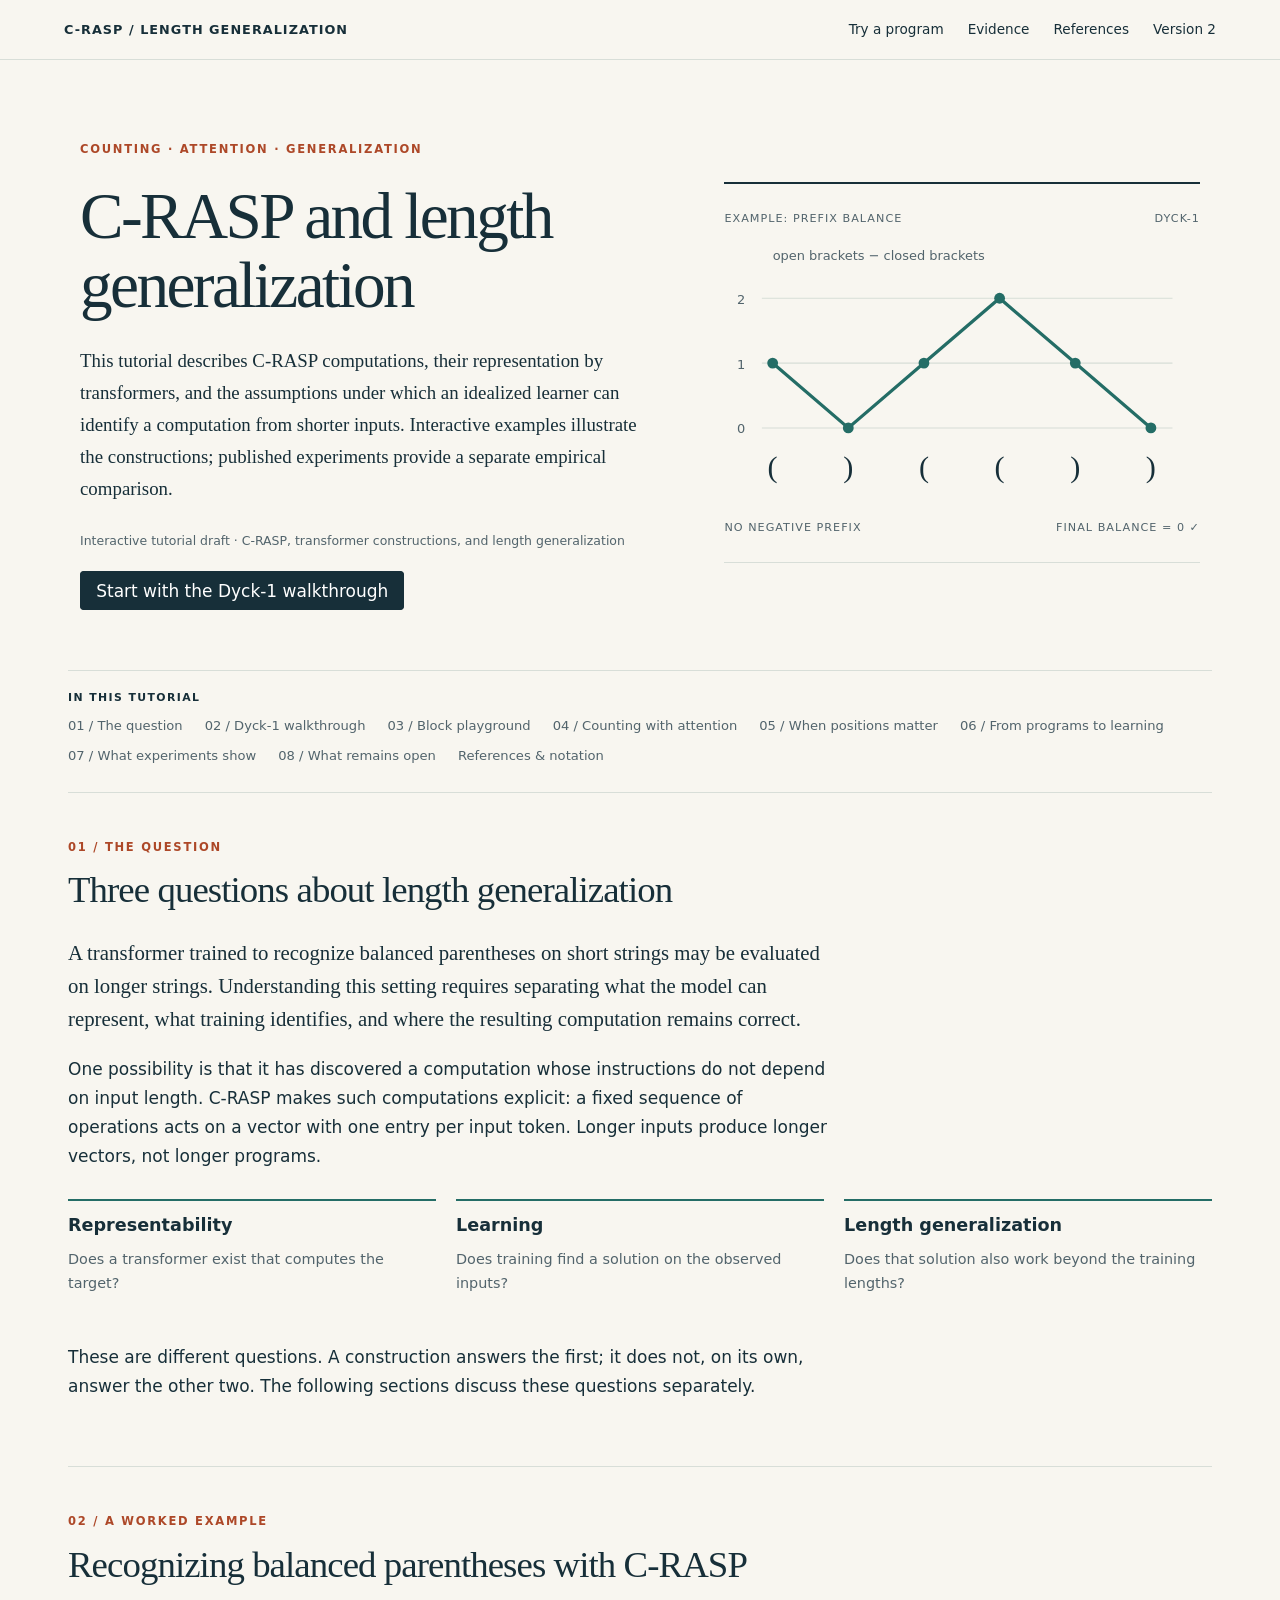
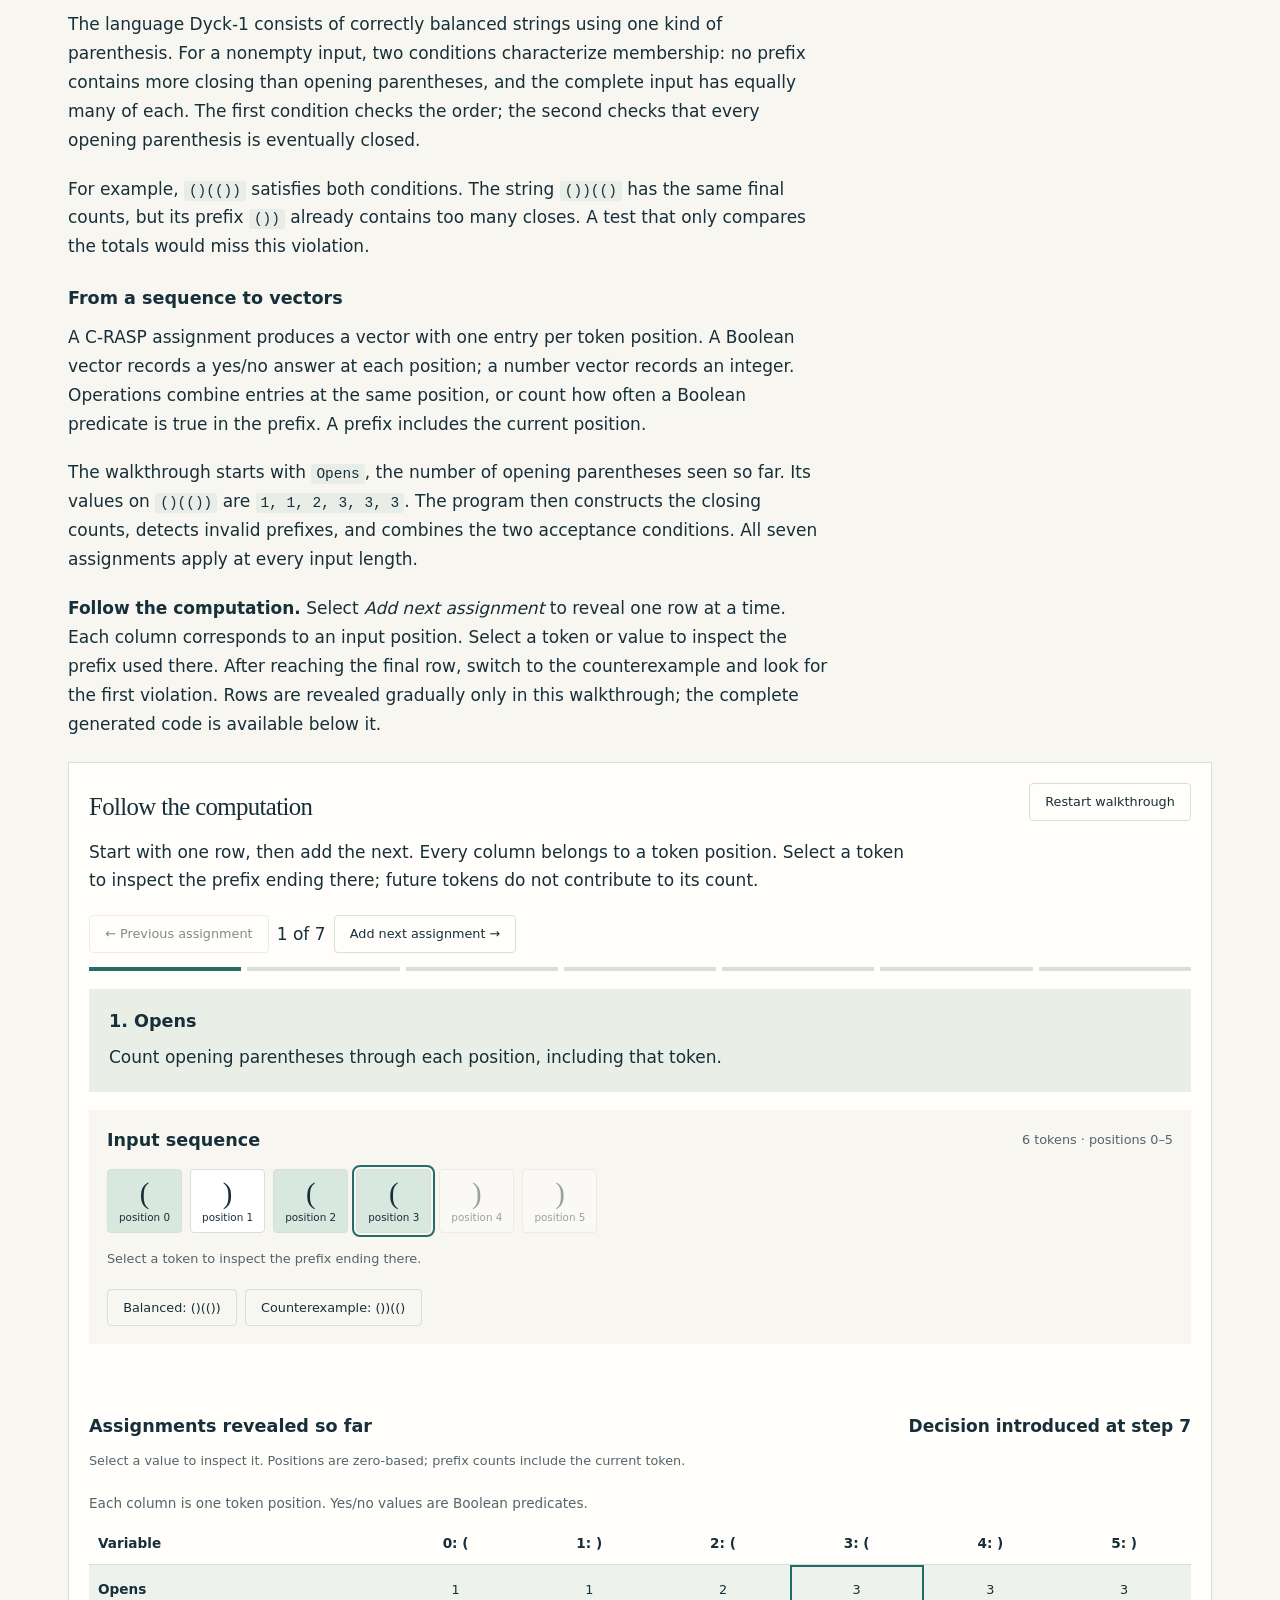
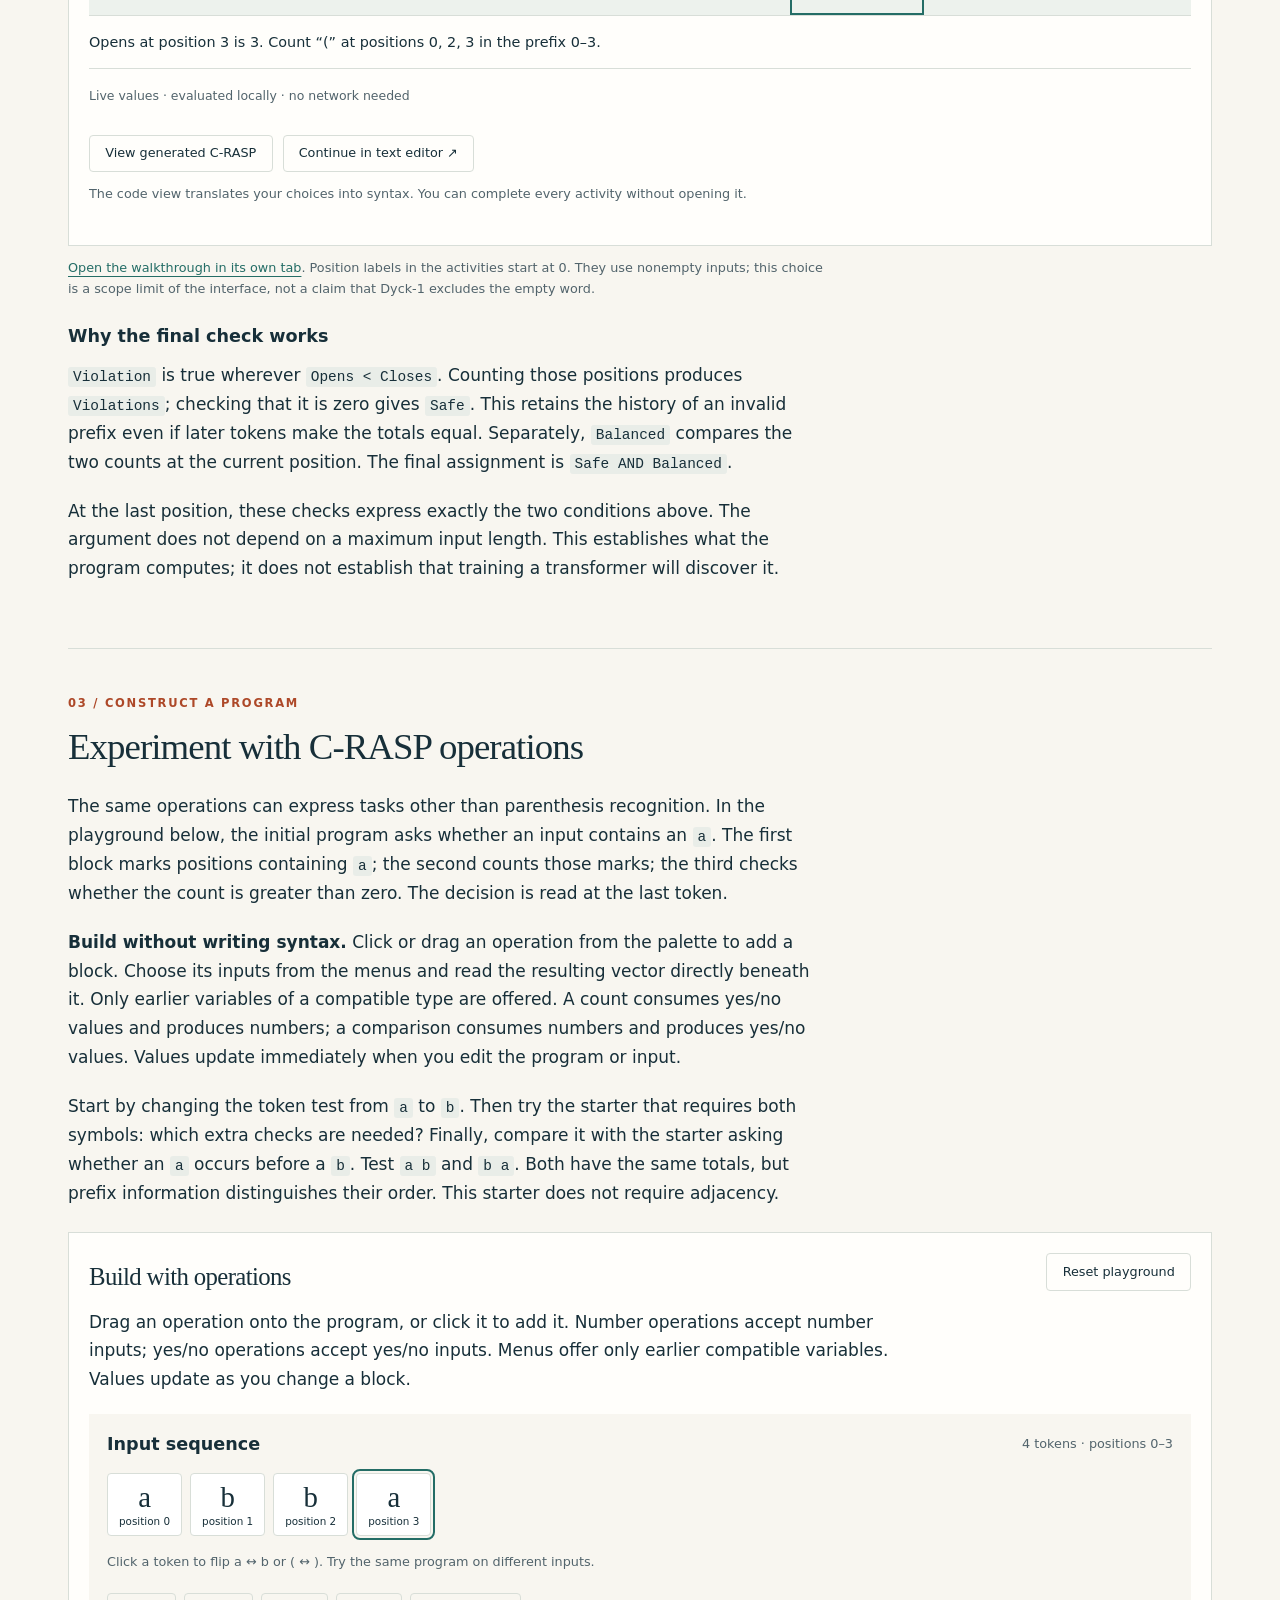
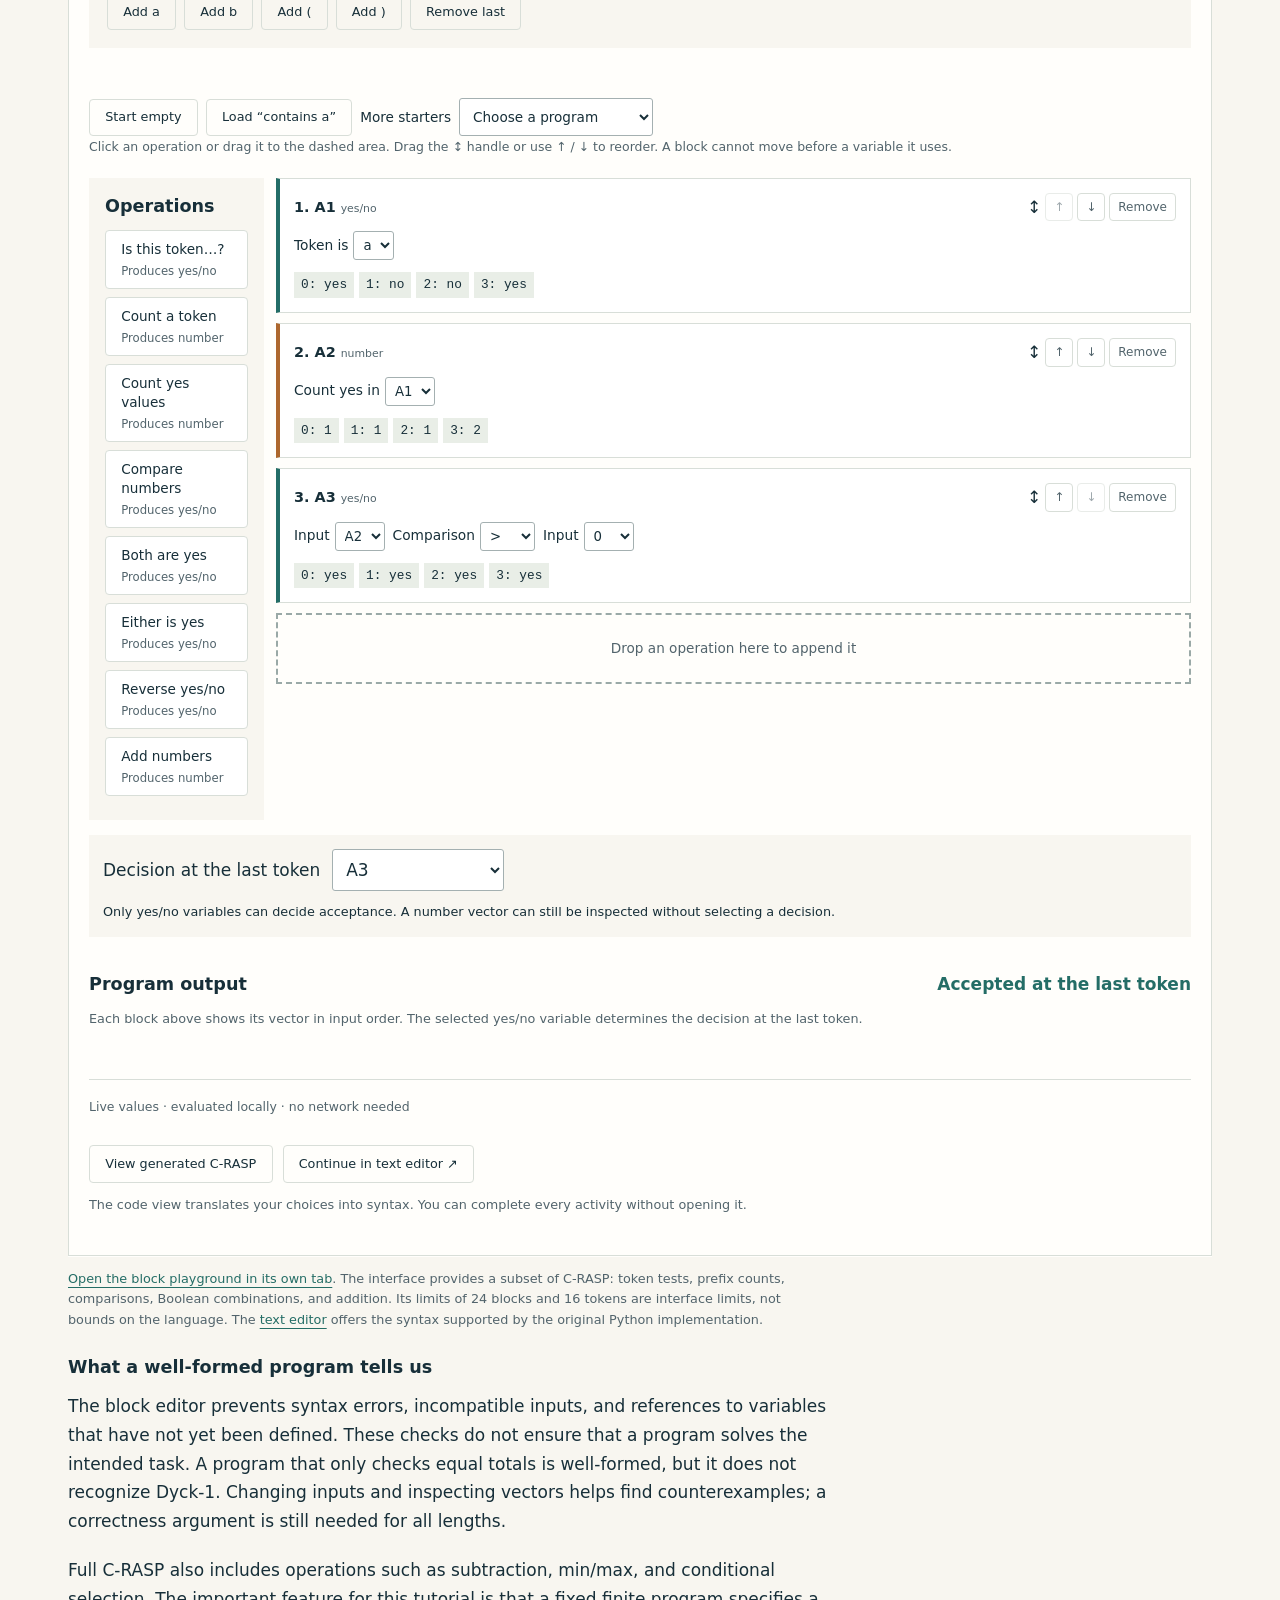
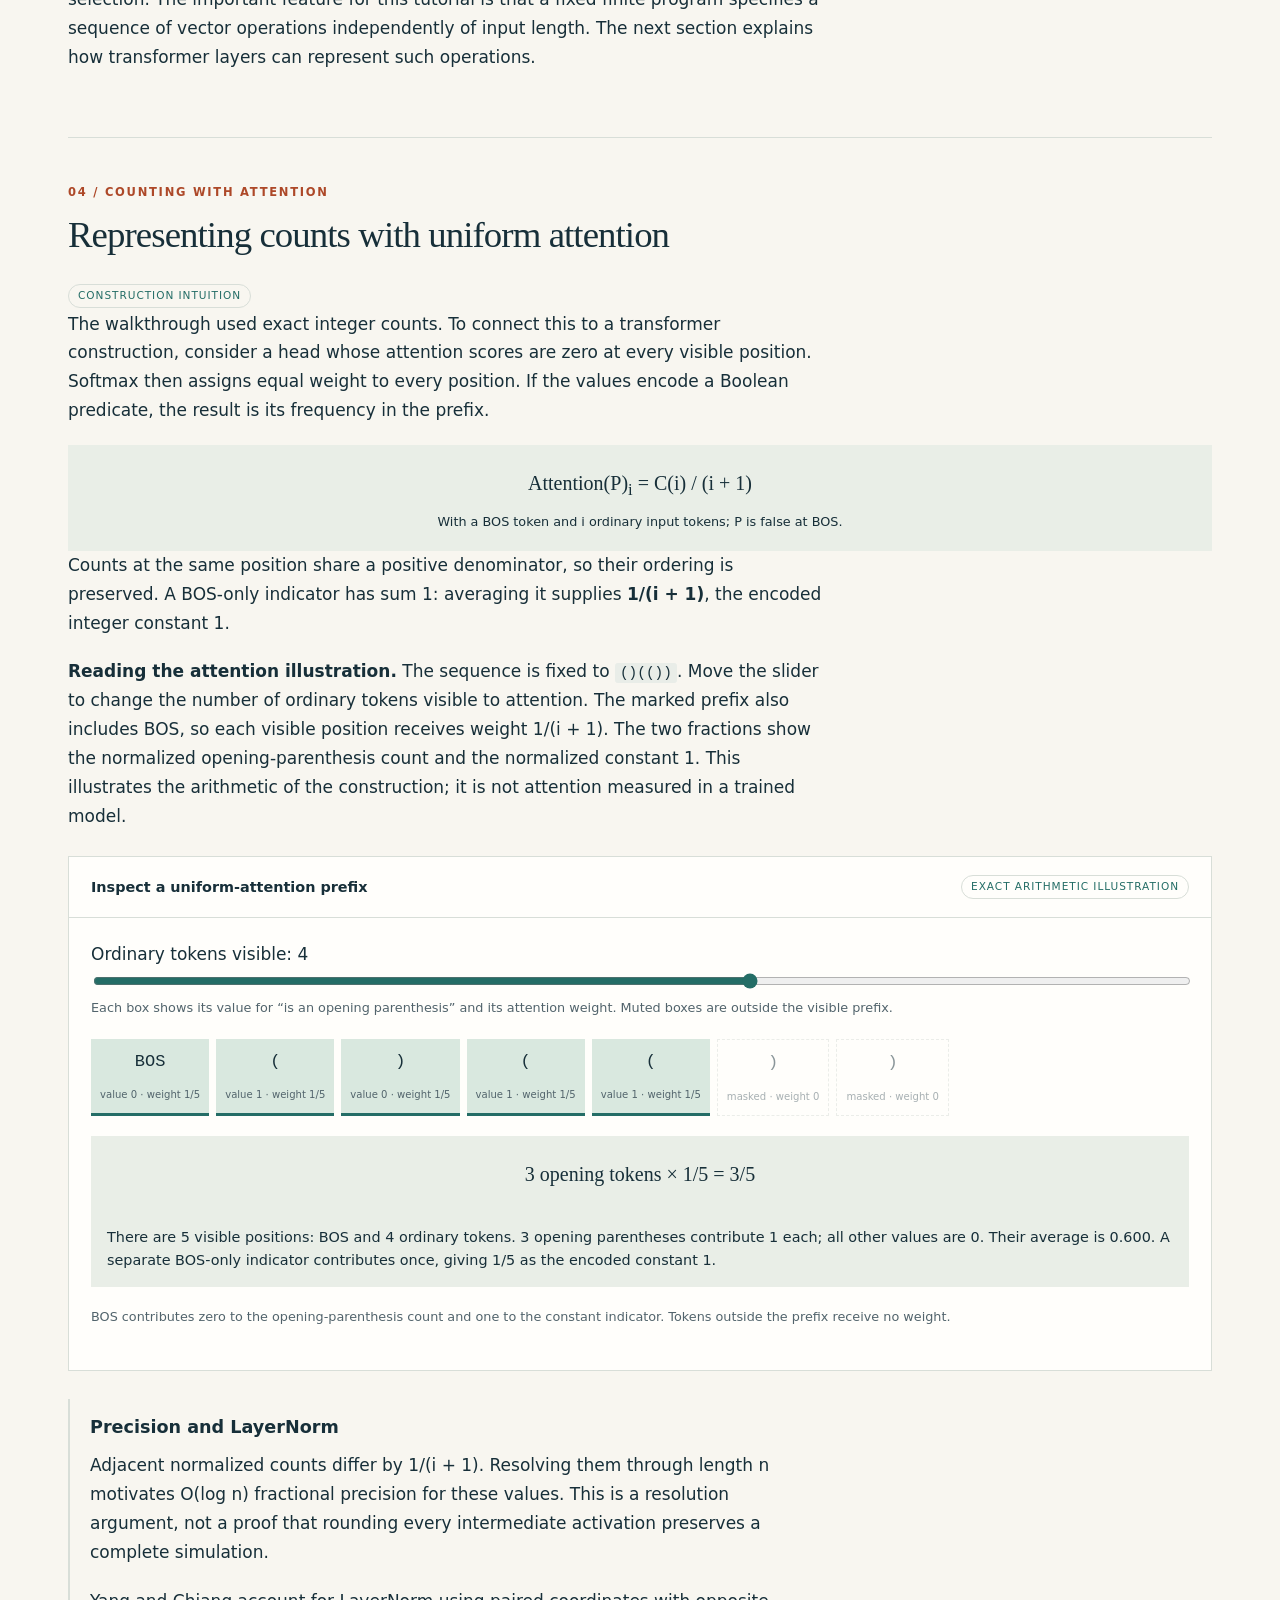
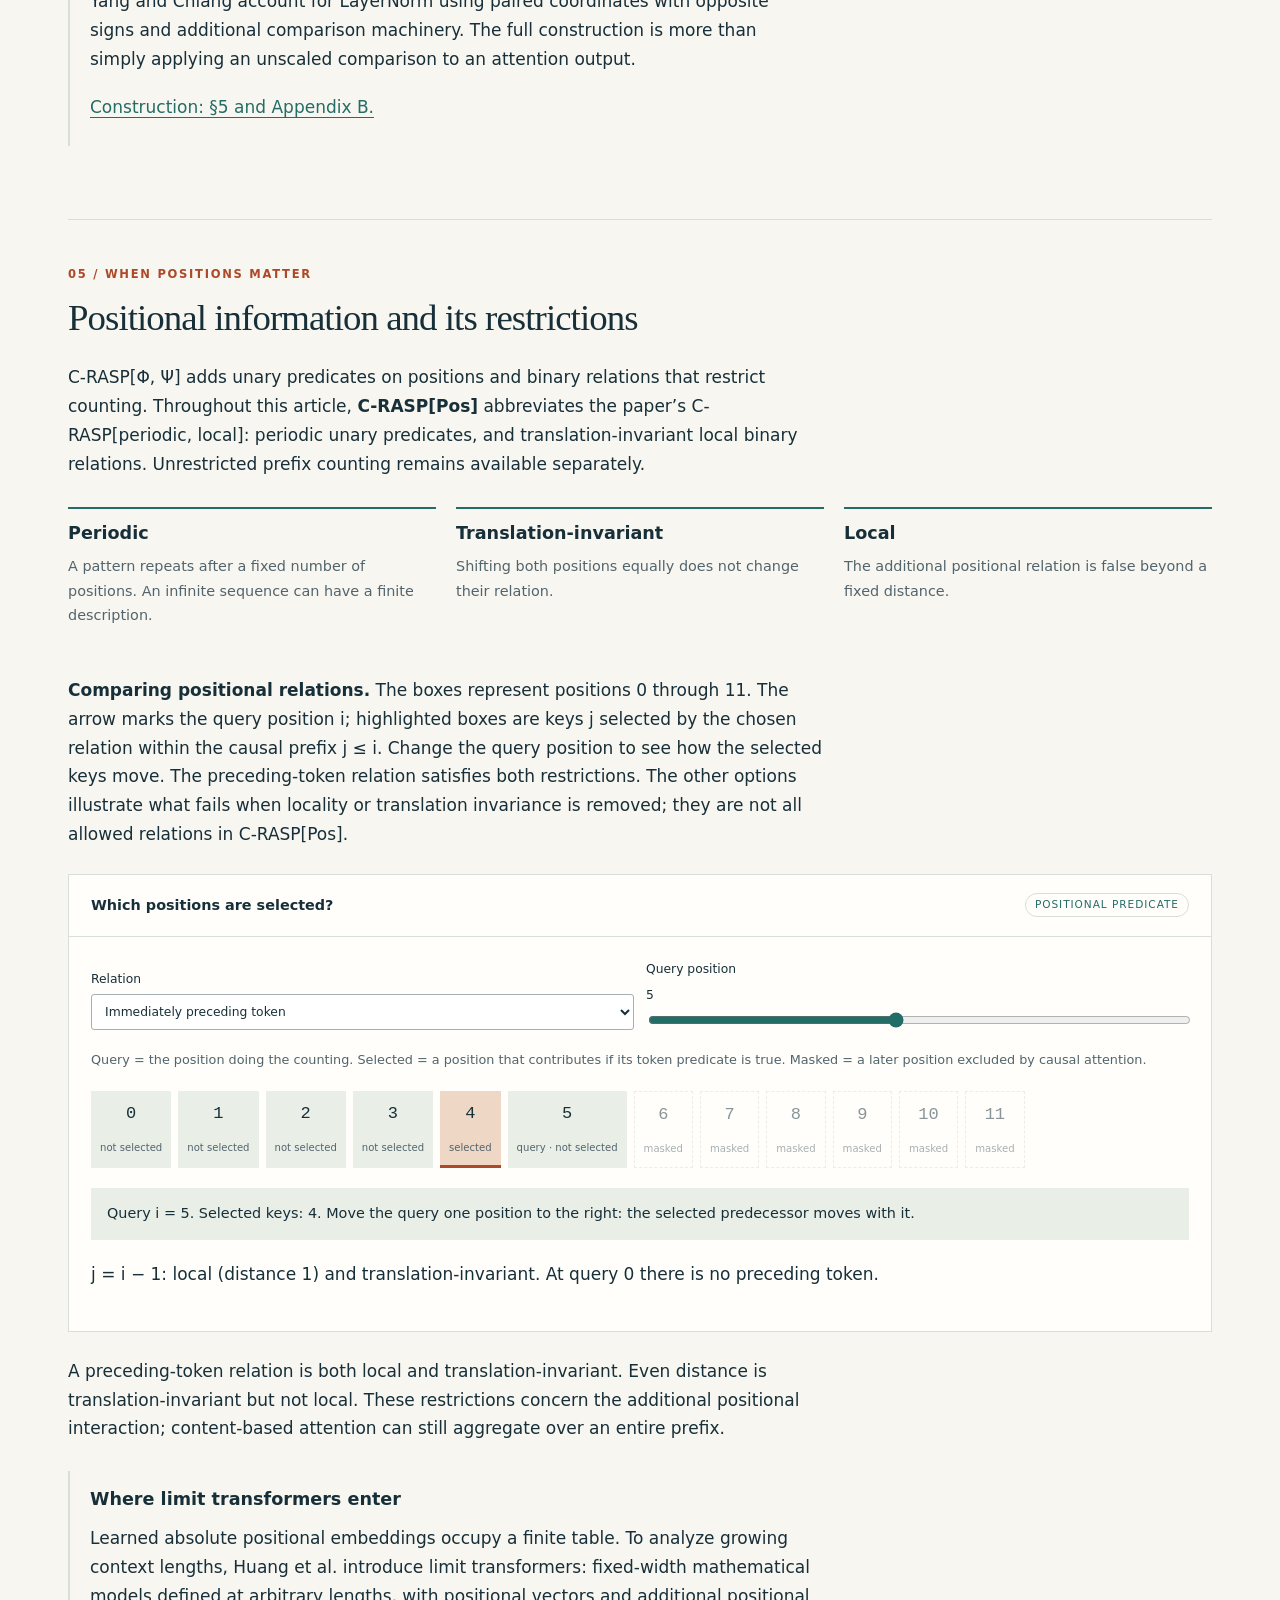
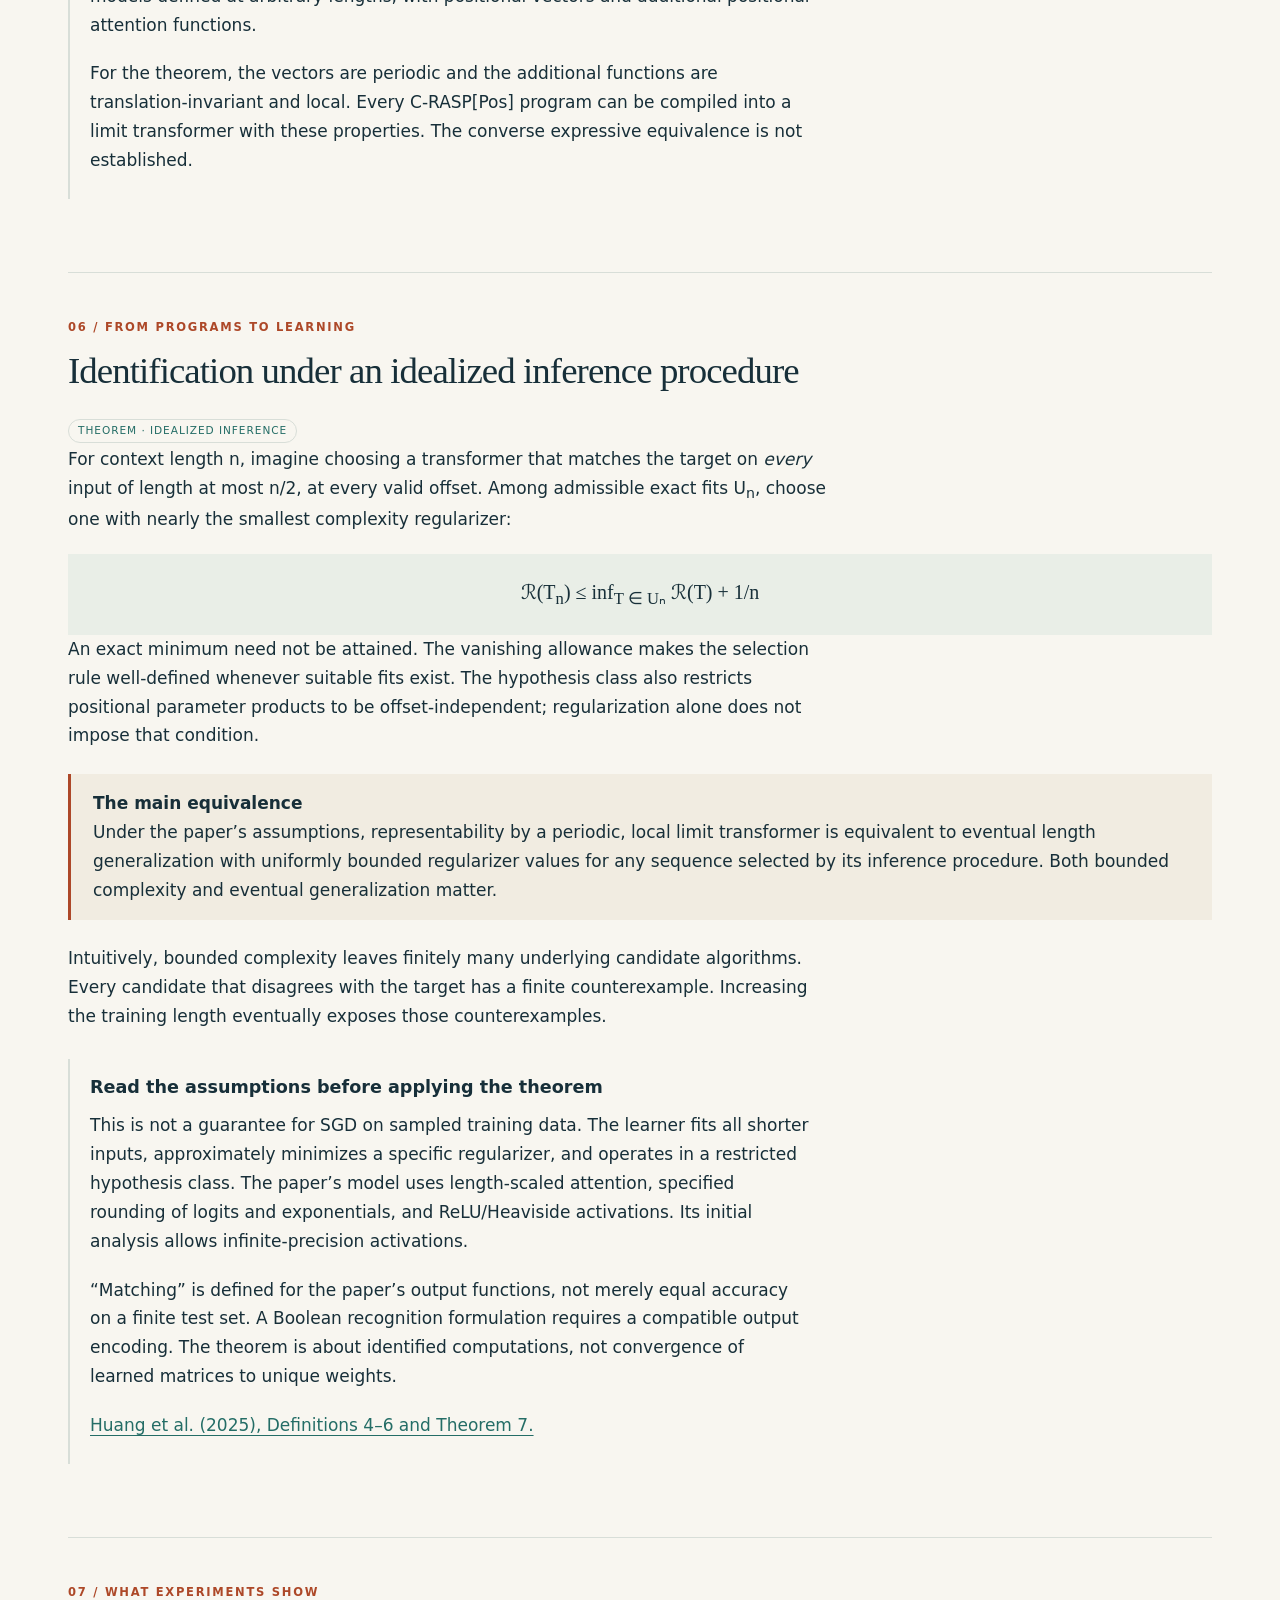
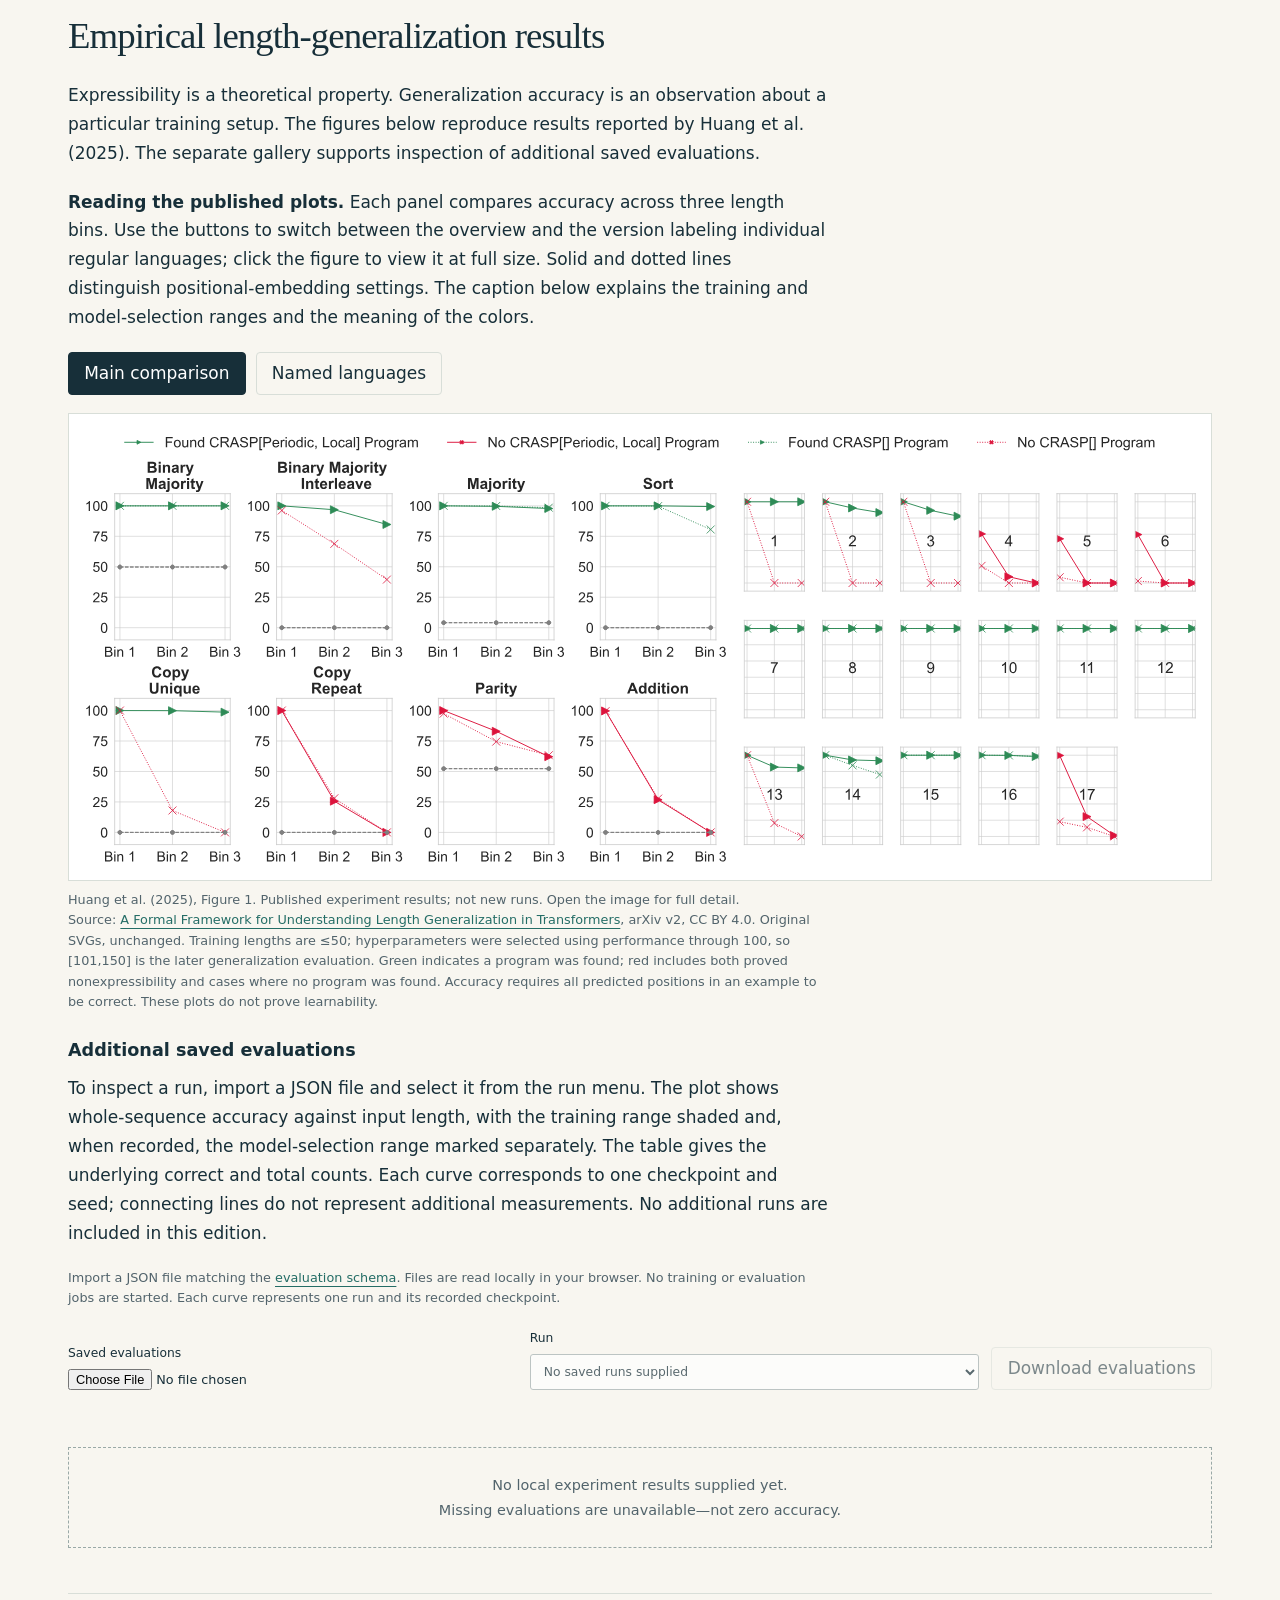
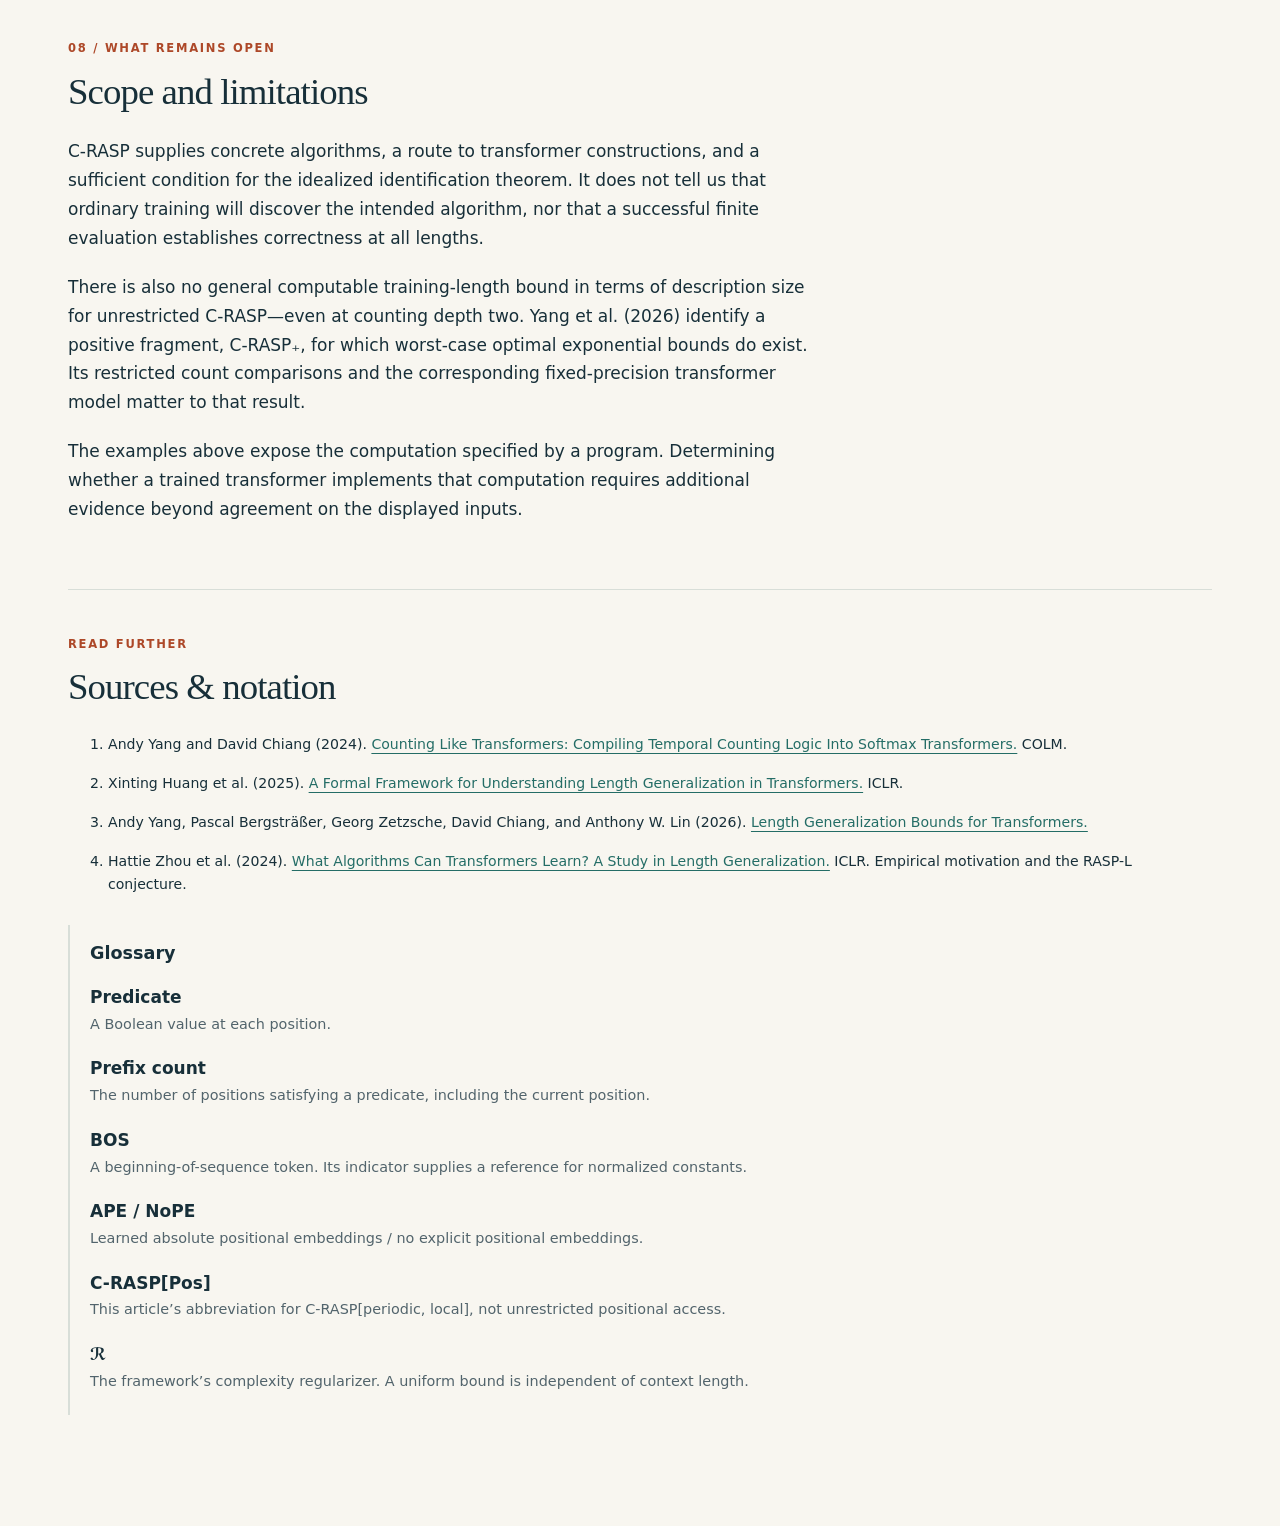
==== assets/interactive/index.html @ 2eb9a881 "Publish tutorial from source 7f5be13" ====
<!doctype html>
<html lang="en">
  <head>
    <meta charset="utf-8" />
    <meta name="viewport" content="width=device-width, initial-scale=1" />
    <meta
      name="description"
      content="An interactive introduction to C-RASP, counting with attention, and the theory of transformer length generalization."
    />
    <title>C-RASP and transformer length generalization</title>
    <link rel="stylesheet" href="assets/style.css?v=20261020-layout3" />
    <script type="module" src="assets/article.js?v=20261020-layout3"></script>
  </head>
  <body>
    <a class="skip" href="#article">Skip to article</a>
    <header>
      <a class="brand" href="#">C-RASP / LENGTH GENERALIZATION</a>
      <nav aria-label="Primary">
        <a href="#playground">Try a program</a>
        <a href="#evidence">Evidence</a>
        <a href="#references">References</a>
        <a href="version2/">Version 2</a>
      </nav>
    </header>
    <main>
      <div class="hero">
        <div>
          <div class="eyebrow">Counting · Attention · Generalization</div>
          <h1>C-RASP and length generalization</h1>
          <p class="dek">
            This tutorial describes C-RASP computations, their representation by transformers, and
            the assumptions under which an idealized learner can identify a computation from shorter
            inputs. Interactive examples illustrate the constructions; published experiments provide
            a separate empirical comparison.
          </p>
          <p class="meta">
            Interactive tutorial draft · C-RASP, transformer constructions, and length
            generalization
          </p>
          <a class="button" href="#playground">Start with the Dyck-1 walkthrough</a>
        </div>
        <div
          class="hero-art"
          aria-label="The prefix balance of the parenthesis sequence open close open open close close"
        >
          <div class="figure-label"><span>Example: prefix balance</span><span>Dyck-1</span></div>
          <svg viewBox="0 0 440 260" role="img" aria-labelledby="hero-title">
            <title id="hero-title">Prefix balance for ()(()) is 1, 0, 1, 2, 1, 0</title>
            <g stroke="#d8ded8" stroke-width="1"><path d="M35 65H415M35 125H415M35 185H415" /></g>
            <path
              d="M45 125L115 185L185 125L255 65L325 125L395 185"
              fill="none"
              stroke="#246d66"
              stroke-width="3"
            />
            <g fill="#246d66">
              <circle cx="45" cy="125" r="5" />
              <circle cx="115" cy="185" r="5" />
              <circle cx="185" cy="125" r="5" />
              <circle cx="255" cy="65" r="5" />
              <circle cx="325" cy="125" r="5" />
              <circle cx="395" cy="185" r="5" />
            </g>
            <g font-family="Georgia,serif" font-size="28" fill="#172f39" text-anchor="middle">
              <text x="45" y="230">(</text>
              <text x="115" y="230">)</text>
              <text x="185" y="230">(</text>
              <text x="255" y="230">(</text>
              <text x="325" y="230">)</text>
              <text x="395" y="230">)</text>
            </g>
            <g font-family="system-ui,sans-serif" font-size="12" fill="#52646c">
              <text x="12" y="70">2</text>
              <text x="12" y="130">1</text>
              <text x="12" y="190">0</text>
              <text x="45" y="30">open brackets − closed brackets</text>
            </g>
          </svg>
          <div class="figure-label">
            <span>No negative prefix</span><span>Final balance = 0 ✓</span>
          </div>
        </div>
      </div>
      <div class="layout">
        <aside class="toc" aria-label="On this page">
          <strong>In this tutorial</strong><a href="#question">01 / The question</a
          ><a href="#playground">02 / Dyck-1 walkthrough</a
          ><a href="#builder">03 / Block playground</a>
          <a href="#attention">04 / Counting with attention</a
          ><a href="#positions">05 / When positions matter</a
          ><a href="#learning">06 / From programs to learning</a
          ><a href="#evidence">07 / What experiments show</a
          ><a href="#limits">08 / What remains open</a
          ><a href="#references">References & notation</a>
        </aside>
        <article id="article">
          <noscript
            ><p class="noscript">
              The article and published figures are readable without JavaScript. Enable it to use
              the walkthrough, block playground, and interactive explanations.
            </p></noscript
          >
          <!-- 01 — Representability, learning, and generalization -->
          <section id="question">
            <div class="section-number">01 / The question</div>
            <h2>Three questions about length generalization</h2>
            <p class="lede">
              A transformer trained to recognize balanced parentheses on short strings may be
              evaluated on longer strings. Understanding this setting requires separating what the
              model can represent, what training identifies, and where the resulting computation
              remains correct.
            </p>
            <p>
              One possibility is that it has discovered a computation whose instructions do not
              depend on input length. C-RASP makes such computations explicit: a fixed sequence of
              operations acts on a vector with one entry per input token. Longer inputs produce
              longer vectors, not longer programs.
            </p>
            <div class="three">
              <div>
                <h3>Representability</h3>
                <p>Does a transformer exist that computes the target?</p>
              </div>
              <div>
                <h3>Learning</h3>
                <p>Does training find a solution on the observed inputs?</p>
              </div>
              <div>
                <h3>Length generalization</h3>
                <p>Does that solution also work beyond the training lengths?</p>
              </div>
            </div>
            <p>
              These are different questions. A construction answers the first; it does not, on its
              own, answer the other two. The following sections discuss these questions separately.
            </p>
          </section>

          <!-- 02 — Learn C-RASP through a Dyck-1 walkthrough -->
          <section id="playground">
            <div class="section-number">02 / A worked example</div>
            <h2>Recognizing balanced parentheses with C-RASP</h2>
            <p>
              The language Dyck-1 consists of correctly balanced strings using one kind of
              parenthesis. For a nonempty input, two conditions characterize membership: no prefix
              contains more closing than opening parentheses, and the complete input has equally
              many of each. The first condition checks the order; the second checks that every
              opening parenthesis is eventually closed.
            </p>
            <p>
              For example, <code>()(())</code> satisfies both conditions. The string
              <code>())(()</code> has the same final counts, but its prefix <code>())</code> already
              contains too many closes. A test that only compares the totals would miss this
              violation.
            </p>
            <h3>From a sequence to vectors</h3>
            <p>
              A C-RASP assignment produces a vector with one entry per token position. A Boolean
              vector records a yes/no answer at each position; a number vector records an integer.
              Operations combine entries at the same position, or count how often a Boolean
              predicate is true in the prefix. A prefix includes the current position.
            </p>
            <p>
              The walkthrough starts with <code>Opens</code>, the number of opening parentheses seen
              so far. Its values on <code>()(())</code> are <code>1, 1, 2, 3, 3, 3</code>. The
              program then constructs the closing counts, detects invalid prefixes, and combines the
              two acceptance conditions. All seven assignments apply at every input length.
            </p>
            <p>
              <strong>Follow the computation.</strong> Select <em>Add next assignment</em> to reveal
              one row at a time. Each column corresponds to an input position. Select a token or
              value to inspect the prefix used there. After reaching the final row, switch to the
              counterexample and look for the first violation. Rows are revealed gradually only in
              this walkthrough; the complete generated code is available below it.
            </p>
            <iframe
              class="notebook-frame"
              style="display: block; width: 100%; border: 0; min-width: 0"
              id="dyck-notebook"
              src="notebook.html?embed=walk&amp;v=20261020-layout3"
              title="Dyck-1 walkthrough: prefix counts and acceptance"
              height="1000"
            ></iframe>
            <p class="small">
              <a href="notebook.html?embed=walk" target="_blank" rel="noopener"
                >Open the walkthrough in its own tab</a
              >. Position labels in the activities start at 0. They use nonempty inputs; this choice
              is a scope limit of the interface, not a claim that Dyck-1 excludes the empty word.
            </p>
            <h3>Why the final check works</h3>
            <p>
              <code>Violation</code> is true wherever <code>Opens &lt; Closes</code>. Counting those
              positions produces <code>Violations</code>; checking that it is zero gives
              <code>Safe</code>. This retains the history of an invalid prefix even if later tokens
              make the totals equal. Separately, <code>Balanced</code> compares the two counts at
              the current position. The final assignment is <code>Safe AND Balanced</code>.
            </p>
            <p>
              At the last position, these checks express exactly the two conditions above. The
              argument does not depend on a maximum input length. This establishes what the program
              computes; it does not establish that training a transformer will discover it.
            </p>
          </section>
          <!-- 03 — General exploration with typed C-RASP blocks -->
          <section id="builder">
            <div class="section-number">03 / Construct a program</div>
            <h2>Experiment with C-RASP operations</h2>
            <p>
              The same operations can express tasks other than parenthesis recognition. In the
              playground below, the initial program asks whether an input contains an
              <code>a</code>. The first block marks positions containing <code>a</code>; the second
              counts those marks; the third checks whether the count is greater than zero. The
              decision is read at the last token.
            </p>
            <p>
              <strong>Build without writing syntax.</strong> Click or drag an operation from the
              palette to add a block. Choose its inputs from the menus and read the resulting vector
              directly beneath it. Only earlier variables of a compatible type are offered. A count
              consumes yes/no values and produces numbers; a comparison consumes numbers and
              produces yes/no values. Values update immediately when you edit the program or input.
            </p>
            <p>
              Start by changing the token test from <code>a</code> to <code>b</code>. Then try the
              starter that requires both symbols: which extra checks are needed? Finally, compare it
              with the starter asking whether an <code>a</code> occurs before a <code>b</code>. Test
              <code>a b</code> and <code>b a</code>. Both have the same totals, but prefix
              information distinguishes their order. This starter does not require adjacency.
            </p>
            <iframe
              class="notebook-frame"
              style="display: block; width: 100%; border: 0; min-width: 0"
              id="block-notebook"
              src="notebook.html?embed=build&amp;v=20261020-layout3"
              title="C-RASP block playground with live variable values"
              height="1500"
            ></iframe>
            <p class="small">
              <a href="notebook.html?embed=build" target="_blank" rel="noopener"
                >Open the block playground in its own tab</a
              >. The interface provides a subset of C-RASP: token tests, prefix counts, comparisons,
              Boolean combinations, and addition. Its limits of 24 blocks and 16 tokens are
              interface limits, not bounds on the language. The
              <a href="text-editor.html">text editor</a> offers the syntax supported by the original
              Python implementation.
            </p>
            <h3>What a well-formed program tells us</h3>
            <p>
              The block editor prevents syntax errors, incompatible inputs, and references to
              variables that have not yet been defined. These checks do not ensure that a program
              solves the intended task. A program that only checks equal totals is well-formed, but
              it does not recognize Dyck-1. Changing inputs and inspecting vectors helps find
              counterexamples; a correctness argument is still needed for all lengths.
            </p>
            <p>
              Full C-RASP also includes operations such as subtraction, min/max, and conditional
              selection. The important feature for this tutorial is that a fixed finite program
              specifies a sequence of vector operations independently of input length. The next
              section explains how transformer layers can represent such operations.
            </p>
          </section>
          <!-- 04 — Uniform-attention illustration -->
          <section id="attention">
            <div class="section-number">04 / Counting with attention</div>
            <h2>Representing counts with uniform attention</h2>
            <span class="badge">Construction intuition</span>
            <p>
              The walkthrough used exact integer counts. To connect this to a transformer
              construction, consider a head whose attention scores are zero at every visible
              position. Softmax then assigns equal weight to every position. If the values encode a
              Boolean predicate, the result is its frequency in the prefix.
            </p>
            <div class="equation">
              Attention(P)<sub>i</sub> = C(i) / (i + 1)<small
                >With a BOS token and i ordinary input tokens; P is false at BOS.</small
              >
            </div>
            <p>
              Counts at the same position share a positive denominator, so their ordering is
              preserved. A BOS-only indicator has sum 1: averaging it supplies
              <strong>1/(i + 1)</strong>, the encoded integer constant 1.
            </p>
            <p>
              <strong>Reading the attention illustration.</strong> The sequence is fixed to
              <code>()(())</code>. Move the slider to change the number of ordinary tokens visible
              to attention. The marked prefix also includes BOS, so each visible position receives
              weight 1/(i + 1). The two fractions show the normalized opening-parenthesis count and
              the normalized constant 1. This illustrates the arithmetic of the construction; it is
              not attention measured in a trained model.
            </p>
            <div class="lab">
              <div class="lab-head">
                <strong>Inspect a uniform-attention prefix</strong
                ><span class="badge">Exact arithmetic illustration</span>
              </div>
              <div class="lab-body">
                <label for="prefix"
                  >Ordinary tokens visible: <output id="prefix-label">4</output></label
                ><input class="slider" id="prefix" type="range" min="1" max="6" value="4" />
                <p class="small">
                  Each box shows its value for “is an opening parenthesis” and its attention weight.
                  Muted boxes are outside the visible prefix.
                </p>
                <div id="attention-tokens" class="token-strip"></div>
                <div id="attention-equation" class="equation" aria-live="polite"></div>
                <p id="attention-explanation" class="interaction-guide"></p>
                <p class="small">
                  BOS contributes zero to the opening-parenthesis count and one to the constant
                  indicator. Tokens outside the prefix receive no weight.
                </p>
              </div>
            </div>
            <div class="explanation">
              <h3>Precision and LayerNorm</h3>
              <p>
                Adjacent normalized counts differ by 1/(i + 1). Resolving them through length n
                motivates O(log n) fractional precision for these values. This is a resolution
                argument, not a proof that rounding every intermediate activation preserves a
                complete simulation.
              </p>
              <p>
                Yang and Chiang account for LayerNorm using paired coordinates with opposite signs
                and additional comparison machinery. The full construction is more than simply
                applying an unscaled comparison to an attention output.
              </p>
              <p>
                <a href="https://arxiv.org/html/2404.04393v2#S5"
                  >Construction: §5 and Appendix B.</a
                >
              </p>
            </div>
          </section>
          <!-- 05 — Positional relations -->
          <section id="positions">
            <div class="section-number">05 / When positions matter</div>
            <h2>Positional information and its restrictions</h2>
            <p>
              C-RASP[Φ, Ψ] adds unary predicates on positions and binary relations that restrict
              counting. Throughout this article, <strong>C-RASP[Pos]</strong> abbreviates the
              paper’s C-RASP[periodic, local]: periodic unary predicates, and translation-invariant
              local binary relations. Unrestricted prefix counting remains available separately.
            </p>
            <div class="three">
              <div>
                <h3>Periodic</h3>
                <p>
                  A pattern repeats after a fixed number of positions. An infinite sequence can have
                  a finite description.
                </p>
              </div>
              <div>
                <h3>Translation-invariant</h3>
                <p>Shifting both positions equally does not change their relation.</p>
              </div>
              <div>
                <h3>Local</h3>
                <p>The additional positional relation is false beyond a fixed distance.</p>
              </div>
            </div>
            <p>
              <strong>Comparing positional relations.</strong> The boxes represent positions 0
              through 11. The arrow marks the query position i; highlighted boxes are keys j
              selected by the chosen relation within the causal prefix j ≤ i. Change the query
              position to see how the selected keys move. The preceding-token relation satisfies
              both restrictions. The other options illustrate what fails when locality or
              translation invariance is removed; they are not all allowed relations in C-RASP[Pos].
            </p>
            <div class="lab">
              <div class="lab-head">
                <strong>Which positions are selected?</strong
                ><span class="badge">Positional predicate</span>
              </div>
              <div class="lab-body">
                <div class="controls">
                  <label
                    >Relation<select id="relation">
                      <option value="previous">Immediately preceding token</option>
                      <option value="even">Even distance from query</option>
                      <option value="absolute">Absolute position 0</option>
                    </select></label
                  ><label
                    >Query position <output id="query-label">5</output
                    ><input id="query" class="slider" type="range" min="0" max="11" value="5"
                  /></label>
                </div>
                <p class="small">
                  Query = the position doing the counting. Selected = a position that contributes if
                  its token predicate is true. Masked = a later position excluded by causal
                  attention.
                </p>
                <div id="position-tokens" class="token-strip"></div>
                <p id="position-selection" class="interaction-guide" aria-live="polite"></p>
                <p id="relation-description"></p>
              </div>
            </div>
            <p>
              A preceding-token relation is both local and translation-invariant. Even distance is
              translation-invariant but not local. These restrictions concern the additional
              positional interaction; content-based attention can still aggregate over an entire
              prefix.
            </p>
            <div class="explanation">
              <h3>Where limit transformers enter</h3>
              <p>
                Learned absolute positional embeddings occupy a finite table. To analyze growing
                context lengths, Huang et al. introduce limit transformers: fixed-width mathematical
                models defined at arbitrary lengths, with positional vectors and additional
                positional attention functions.
              </p>
              <p>
                For the theorem, the vectors are periodic and the additional functions are
                translation-invariant and local. Every C-RASP[Pos] program can be compiled into a
                limit transformer with these properties. The converse expressive equivalence is not
                established.
              </p>
            </div>
          </section>
          <!-- 06 — Idealized inference and theorem assumptions -->
          <section id="learning">
            <div class="section-number">06 / From programs to learning</div>
            <h2>Identification under an idealized inference procedure</h2>
            <span class="badge">Theorem · Idealized inference</span>
            <p>
              For context length n, imagine choosing a transformer that matches the target on
              <em>every</em> input of length at most n/2, at every valid offset. Among admissible
              exact fits U<sub>n</sub>, choose one with nearly the smallest complexity regularizer:
            </p>
            <div class="equation">ℛ(T<sub>n</sub>) ≤ inf<sub>T ∈ Uₙ</sub> ℛ(T) + 1/n</div>
            <p>
              An exact minimum need not be attained. The vanishing allowance makes the selection
              rule well-defined whenever suitable fits exist. The hypothesis class also restricts
              positional parameter products to be offset-independent; regularization alone does not
              impose that condition.
            </p>
            <div class="callout">
              <strong>The main equivalence</strong>
              <p>
                Under the paper’s assumptions, representability by a periodic, local limit
                transformer is equivalent to eventual length generalization with uniformly bounded
                regularizer values for any sequence selected by its inference procedure. Both
                bounded complexity and eventual generalization matter.
              </p>
            </div>
            <p>
              Intuitively, bounded complexity leaves finitely many underlying candidate algorithms.
              Every candidate that disagrees with the target has a finite counterexample. Increasing
              the training length eventually exposes those counterexamples.
            </p>
            <div class="explanation">
              <h3>Read the assumptions before applying the theorem</h3>
              <p>
                This is not a guarantee for SGD on sampled training data. The learner fits all
                shorter inputs, approximately minimizes a specific regularizer, and operates in a
                restricted hypothesis class. The paper’s model uses length-scaled attention,
                specified rounding of logits and exponentials, and ReLU/Heaviside activations. Its
                initial analysis allows infinite-precision activations.
              </p>
              <p>
                “Matching” is defined for the paper’s output functions, not merely equal accuracy on
                a finite test set. A Boolean recognition formulation requires a compatible output
                encoding. The theorem is about identified computations, not convergence of learned
                matrices to unique weights.
              </p>
              <p>
                <a href="https://arxiv.org/html/2410.02140v2#S3"
                  >Huang et al. (2025), Definitions 4–6 and Theorem 7.</a
                >
              </p>
            </div>
          </section>
          <!-- 07 — Published figures and saved evaluation gallery -->
          <section id="evidence">
            <div class="section-number">07 / What experiments show</div>
            <h2>Empirical length-generalization results</h2>
            <p>
              Expressibility is a theoretical property. Generalization accuracy is an observation
              about a particular training setup. The figures below reproduce results reported by
              Huang et al. (2025). The separate gallery supports inspection of additional saved
              evaluations.
            </p>
            <p>
              <strong>Reading the published plots.</strong> Each panel compares accuracy across
              three length bins. Use the buttons to switch between the overview and the version
              labeling individual regular languages; click the figure to view it at full size. Solid
              and dotted lines distinguish positional-embedding settings. The caption below explains
              the training and model-selection ranges and the meaning of the colors.
            </p>
            <div class="figure-tabs" role="group" aria-label="Published figure">
              <button data-figure="main">Main comparison</button
              ><button data-figure="languages" class="secondary">Named languages</button>
            </div>
            <figure style="margin: 0">
              <a id="figure-link" href="assets/paper-main.svg" target="_blank" rel="noopener"
                ><img
                  id="paper-figure"
                  class="wide-image"
                  src="assets/paper-main.svg"
                  alt="Huang et al. Figure 1: accuracy in three length bins, comparing APE and NoPE transformers across algorithmic tasks and formal languages."
                  loading="lazy"
              /></a>
              <figcaption id="paper-caption" class="caption">
                Huang et al. (2025), Figure 1. Published experiment results; not new runs. Open the
                image for full detail.
              </figcaption>
            </figure>
            <p class="caption">
              Source:
              <a href="https://arxiv.org/html/2410.02140v2#S5.F1"
                >A Formal Framework for Understanding Length Generalization in Transformers</a
              >, arXiv v2, CC BY 4.0. Original SVGs, unchanged. Training lengths are ≤50;
              hyperparameters were selected using performance through 100, so [101,150] is the later
              generalization evaluation. Green indicates a program was found; red includes both
              proved nonexpressibility and cases where no program was found. Accuracy requires all
              predicted positions in an example to be correct. These plots do not prove
              learnability.
            </p>
            <h3>Additional saved evaluations</h3>
            <p>
              To inspect a run, import a JSON file and select it from the run menu. The plot shows
              whole-sequence accuracy against input length, with the training range shaded and, when
              recorded, the model-selection range marked separately. The table gives the underlying
              correct and total counts. Each curve corresponds to one checkpoint and seed;
              connecting lines do not represent additional measurements. No additional runs are
              included in this edition.
            </p>
            <p class="small">
              Import a JSON file matching the
              <a href="data/evaluation-schema.json">evaluation schema</a>. Files are read locally in
              your browser. No training or evaluation jobs are started. Each curve represents one
              run and its recorded checkpoint.
            </p>
            <div class="controls">
              <label
                >Saved evaluations<input
                  id="evaluation-file"
                  type="file"
                  accept="application/json,.json"
                  class="file-input" /></label
              ><label
                >Run<select id="run-select" disabled>
                  <option>No saved runs supplied</option>
                </select></label
              ><button id="export-data" class="secondary" disabled>Download evaluations</button>
            </div>
            <p id="evaluation-status" class="status" role="status"></p>
            <div id="evaluation-empty" class="empty">
              No local experiment results supplied yet.<br />Missing evaluations are unavailable—not
              zero accuracy.
            </div>
            <div id="evaluation-view" hidden>
              <svg
                id="evaluation-plot"
                class="plot"
                viewBox="0 0 760 350"
                role="img"
                aria-label="Sequence accuracy versus input length, with training range shaded"
              ></svg>
              <div id="run-meta" class="run-meta"></div>
              <div class="table-scroll"><table id="evaluation-table" class="trace"></table></div>
            </div>
          </section>
          <!-- 08 — Scope and limitations -->
          <section id="limits">
            <div class="section-number">08 / What remains open</div>
            <h2>Scope and limitations</h2>
            <p>
              C-RASP supplies concrete algorithms, a route to transformer constructions, and a
              sufficient condition for the idealized identification theorem. It does not tell us
              that ordinary training will discover the intended algorithm, nor that a successful
              finite evaluation establishes correctness at all lengths.
            </p>
            <p>
              There is also no general computable training-length bound in terms of description size
              for unrestricted C-RASP—even at counting depth two. Yang et al. (2026) identify a
              positive fragment, C-RASP₊, for which worst-case optimal exponential bounds do exist.
              Its restricted count comparisons and the corresponding fixed-precision transformer
              model matter to that result.
            </p>
            <p>
              The examples above expose the computation specified by a program. Determining whether
              a trained transformer implements that computation requires additional evidence beyond
              agreement on the displayed inputs.
            </p>
          </section>
          <!-- References and glossary -->
          <section id="references">
            <div class="section-number">Read further</div>
            <h2>Sources & notation</h2>
            <ol class="refs">
              <li>
                Andy Yang and David Chiang (2024).
                <a href="https://arxiv.org/abs/2404.04393"
                  >Counting Like Transformers: Compiling Temporal Counting Logic Into Softmax
                  Transformers.</a
                >
                COLM.
              </li>
              <li>
                Xinting Huang et al. (2025).
                <a href="https://arxiv.org/abs/2410.02140"
                  >A Formal Framework for Understanding Length Generalization in Transformers.</a
                >
                ICLR.
              </li>
              <li>
                Andy Yang, Pascal Bergsträßer, Georg Zetzsche, David Chiang, and Anthony W. Lin
                (2026).
                <a href="https://arxiv.org/abs/2603.02238"
                  >Length Generalization Bounds for Transformers.</a
                >
              </li>
              <li>
                Hattie Zhou et al. (2024).
                <a href="https://arxiv.org/abs/2310.16028"
                  >What Algorithms Can Transformers Learn? A Study in Length Generalization.</a
                >
                ICLR. Empirical motivation and the RASP-L conjecture.
              </li>
            </ol>
            <div class="explanation">
              <h3>Glossary</h3>
              <dl class="glossary">
                <dt>Predicate</dt>
                <dd>A Boolean value at each position.</dd>
                <dt>Prefix count</dt>
                <dd>
                  The number of positions satisfying a predicate, including the current position.
                </dd>
                <dt>BOS</dt>
                <dd>
                  A beginning-of-sequence token. Its indicator supplies a reference for normalized
                  constants.
                </dd>
                <dt>APE / NoPE</dt>
                <dd>Learned absolute positional embeddings / no explicit positional embeddings.</dd>
                <dt>C-RASP[Pos]</dt>
                <dd>
                  This article’s abbreviation for C-RASP[periodic, local], not unrestricted
                  positional access.
                </dd>
                <dt>ℛ</dt>
                <dd>
                  The framework’s complexity regularizer. A uniform bound is independent of context
                  length.
                </dd>
              </dl>
            </div>
          </section>
        </article>
      </div>
    </main>
    <footer>
      <span>C-RASP and length generalization · Working edition</span
      ><span
        ><a href="https://github.com/coli-saar/c-rasp/tree/c-star-rasp">Interpreter source</a> ·
        <a href="#references">References</a> ·
        <a href="data/figure-provenance.json">Figure provenance</a></span
      >
      <a href="version2/">Version 2</a>
    </footer>
  </body>
</html>
---- assets/interactive/assets/style.css ----
:root{--paper:#f8f6f0;--ink:#172f39;--muted:#52646c;--line:#d8ded8;--accent:#ad4828;--teal:#246d66;--pale:#e9eee7;--white:#fffefb;--serif:Georgia, "Times New Roman", serif;--sans:system-ui, -apple-system, BlinkMacSystemFont, "Segoe UI", sans-serif}*{box-sizing:border-box}html{scroll-behavior:smooth;scroll-padding-top:90px}body{background:var(--paper);color:var(--ink);font:17px/1.7 var(--sans);margin:0}a{color:var(--teal);text-underline-offset:4px}button,input,select,textarea{font:inherit}button,.button{cursor:pointer;border:1px solid var(--ink);background:var(--ink);color:#fff;border-radius:4px;padding:.55rem .95rem;line-height:1.4;text-decoration:none}button:hover,.button:hover{background:var(--teal)}button.secondary,.button.secondary{color:var(--ink);border-color:var(--line);background:0 0}button:disabled{opacity:.55;cursor:wait}button:focus-visible,a:focus-visible,input:focus-visible,textarea:focus-visible,select:focus-visible,summary:focus-visible{outline:3px solid var(--accent);outline-offset:4px}header{border-bottom:1px solid var(--line);justify-content:space-between;align-items:center;gap:20px;padding:18px 5vw;display:flex}header .brand{color:var(--ink);letter-spacing:.08em;font-size:.8rem;font-weight:750;text-decoration:none}header nav{gap:24px;font-size:.85rem;display:flex}header nav a{color:var(--ink);text-decoration:none}.skip{position:absolute;top:-100px}.skip:focus{z-index:10;background:#fff;padding:10px;top:10px}.hero{grid-template-columns:1.25fr 1fr;align-items:center;gap:50px;max-width:1200px;margin:auto;padding:80px 40px 64px;display:grid}.eyebrow,.section-number{letter-spacing:.15em;text-transform:uppercase;color:var(--accent);font-size:.72rem;font-weight:750}h1{font:normal clamp(3rem, 5.1vw, 5.4rem) / 1.06 var(--serif);letter-spacing:-.04em;margin:22px 0 25px}h1 em{color:var(--teal);font-weight:400}.dek{font:1.18rem/1.7 var(--serif);max-width:560px}.meta{color:var(--muted);margin:25px 0;font-size:.78rem}.hero-art{border-top:2px solid var(--ink);border-bottom:1px solid var(--line);padding:25px 0}.hero-art svg{width:100%;height:auto}.figure-label{letter-spacing:.09em;text-transform:uppercase;color:var(--muted);justify-content:space-between;font-size:.7rem;display:flex}.layout{grid-template-columns:185px minmax(0,850px);gap:55px;max-width:1190px;margin:auto;padding:0 35px;display:grid}.toc{border-top:1px solid var(--line);align-self:start;padding-top:20px;font-size:.82rem;position:sticky;top:35px}.toc strong{letter-spacing:.13em;text-transform:uppercase;font-size:.68rem}.toc a{color:var(--muted);margin:13px 0;text-decoration:none;display:block}.toc a:hover{color:var(--accent)}article{min-width:0}section{border-top:1px solid var(--line);padding:45px 0}h2{font:normal 2.3rem/1.15 var(--serif);letter-spacing:-.025em;margin:12px 0 24px}h3{font:600 1.1rem/1.4 var(--sans);margin:25px 0 12px}p{margin:0 0 20px}article>section>p{max-width:720px}.lede{font:1.3rem/1.6 var(--serif)}.badge{letter-spacing:.09em;text-transform:uppercase;border:1px solid var(--line);color:var(--teal);vertical-align:middle;border-radius:20px;padding:2px 9px;font-size:.66rem;display:inline-block}.callout{border-left:3px solid var(--accent);background:#f1ece1;margin:24px 0;padding:15px 22px}.callout p:last-child{margin-bottom:0}.equation{background:var(--pale);text-align:center;font:1.25rem/1.6 var(--serif);padding:22px;overflow:auto}.equation small{font:.8rem var(--sans);margin-top:10px;display:block}.three{grid-template-columns:repeat(3,1fr);gap:20px;margin:28px 0;display:grid}.three>div{border-top:2px solid var(--teal);padding-top:12px}.three h3{margin:0 0 9px}.three p{color:var(--muted);font-size:.9rem}details{border-block:1px solid var(--line);margin:22px 0;padding:13px 0}summary{cursor:pointer;font-size:.9rem;font-weight:650}details>div{padding-top:20px}.lab{border:1px solid var(--line);background:var(--white);margin:25px 0}.lab-head{border-bottom:1px solid var(--line);justify-content:space-between;align-items:center;gap:15px;padding:18px 22px;display:flex}.lab-head strong{font-size:.9rem}.lab-body{padding:22px}.controls{flex-wrap:wrap;align-items:end;gap:12px;margin-bottom:20px;display:flex}.controls label{flex-direction:column;flex:1;gap:5px;min-width:140px;font-size:.77rem;display:flex}input[type=text],select,textarea{color:var(--ink);background:#fff;border:1px solid #a4b0b1;border-radius:3px;width:100%;padding:9px}textarea{tab-size:2;resize:vertical;min-height:235px;font:13px/1.65 ui-monospace,SFMono-Regular,Consolas,monospace}.code-grid{grid-template-columns:1fr 1fr;gap:22px;display:grid}.code-grid p{font-size:.9rem}.small,.caption{color:var(--muted);font-size:.8rem;line-height:1.6}.status{min-height:27px;margin:10px 0;font-size:.85rem}.status.error{color:#a32a20}.table-scroll{max-height:420px;overflow:auto}.trace{border-collapse:collapse;width:100%;font:12px/1.4 ui-monospace,monospace}.trace th,.trace td{text-align:center;border-bottom:1px solid var(--line);white-space:nowrap;padding:10px 12px}.trace th:first-child{text-align:left;background:var(--white);position:sticky;left:0}.trace tr.selected{background:#e4eee8}.trace td.active{background:#cce1d8;font-weight:700}.trace td.contributes{box-shadow:inset 0 -3px var(--accent)}.trace td button{color:inherit;font:inherit;background:0 0;border:0;min-width:20px;padding:0}.result{font-size:.85rem;font-weight:700}.result.accepted{color:var(--teal)}.result.rejected{color:var(--accent)}.trace-nav{justify-content:space-between;align-items:center;gap:10px;margin:15px 0;display:flex}.token-strip{flex-wrap:wrap;gap:7px;margin:20px 0;display:flex}.token{background:var(--pale);border-bottom:3px solid #0000;flex-direction:column;justify-content:center;align-items:center;min-width:45px;padding:9px;font-family:ui-monospace,monospace;display:flex}.token.visible{border-color:var(--teal);background:#d9e8df}.token.match{border-color:var(--accent);background:#eed7c4}.token small{color:var(--muted);font-size:.63rem}.wide-image{border:1px solid var(--line);background:#fff;width:100%;height:auto;padding:10px}.figure-tabs{gap:10px;margin-bottom:18px;display:flex}.plot{width:100%;height:auto;display:block}.empty{text-align:center;color:var(--muted);border:1px dashed #9aa9a7;padding:25px;font-size:.9rem}.file-input{max-width:100%;font-size:.8rem}.run-meta{background:var(--pale);white-space:pre-wrap;padding:16px;font-size:.8rem}.refs{font-size:.88rem}.refs li{margin:15px 0}.glossary dt{font-weight:700}.glossary dd{color:var(--muted);margin:0 0 18px;font-size:.9rem}footer{border-top:1px solid var(--line);max-width:1190px;color:var(--muted);justify-content:space-between;margin:50px auto 0;padding:25px 35px;font-size:.75rem;display:flex}.download{font-size:.8rem}.noscript{background:#eed7c4;padding:20px}.slider{accent-color:var(--teal);width:100%}code{background:#e9ede8;border-radius:3px;padding:2px 5px;font-size:.85em}pre{line-height:1.6;overflow:auto}.annotation{font:italic 1.1rem var(--serif);color:var(--accent)}[hidden]{display:none!important}@media (width<=950px){.layout{grid-template-columns:1fr;max-width:850px}.toc{flex-wrap:wrap;gap:12px;padding:15px 0;display:flex;position:static}.toc strong{width:100%}.toc a{margin:0}.hero{gap:25px;padding-top:45px}.hero-art{min-width:0}.three{gap:12px}}@media (width<=650px){body{font-size:16px}header{padding:16px 22px}header nav{gap:14px}.hero{grid-template-columns:1fr;padding:35px 24px}.hero-art{max-width:480px}.layout{gap:15px;padding:0 22px}h1{font-size:3.3rem}.three,.code-grid{grid-template-columns:1fr}.lab-head{flex-direction:column;align-items:start}.lab-body{padding:15px}.controls{align-items:stretch}.controls>button{align-self:end}h2{font-size:2rem}footer{display:block}.trace td,.trace th{padding:8px}.figure-tabs{flex-wrap:wrap}}@media (prefers-reduced-motion:reduce){html{scroll-behavior:auto}}@media print{header,.toc,.controls,button,.skip,.file-input{display:none!important}.layout{max-width:none;display:block}.hero{padding:0;display:block}h1{font-size:32pt}.hero-art{display:none}section{break-inside:auto;padding:20px 0}.lab{break-inside:avoid}body{background:#fff;font-size:10pt}details>div,.code-grid{display:block}textarea{height:200px}.table-scroll{max-height:none}a{color:inherit}.wide-image{max-width:100%}}.explanation{border-left:2px solid var(--line);margin:28px 0;padding:4px 0 4px 20px}.explanation h3{margin-top:12px}.explanation p{max-width:720px}.trace th.contributes{box-shadow:inset 0 -3px var(--accent)}.interaction-guide{background:var(--pale);padding:14px 16px;font-size:.9rem;line-height:1.65}.token.masked{opacity:.5;border:1px dashed var(--line);background:0 0}.token small{text-align:center;max-width:120px;font-family:var(--sans);padding-top:6px}.trace-nav{flex-wrap:wrap}.token-strip .token{gap:4px}.notebook-frame{background:var(--white);border:0;width:100%;margin:24px 0 12px;display:block}@media print{.notebook-frame{display:none}}.layout{max-width:1200px;padding-inline:28px;display:block}.toc{flex-wrap:wrap;gap:8px 22px;padding:18px 0 24px;display:flex;position:static}.toc strong{width:100%}.toc a{margin:0}article>section>h2,article>section>h3,article>section>p{max-width:760px}.notebook-frame{width:100%;min-width:0}@media (width<=650px){.layout{padding-inline:12px}article>section>h2,article>section>h3,article>section>p{margin-inline:10px}.toc{padding-inline:10px}}
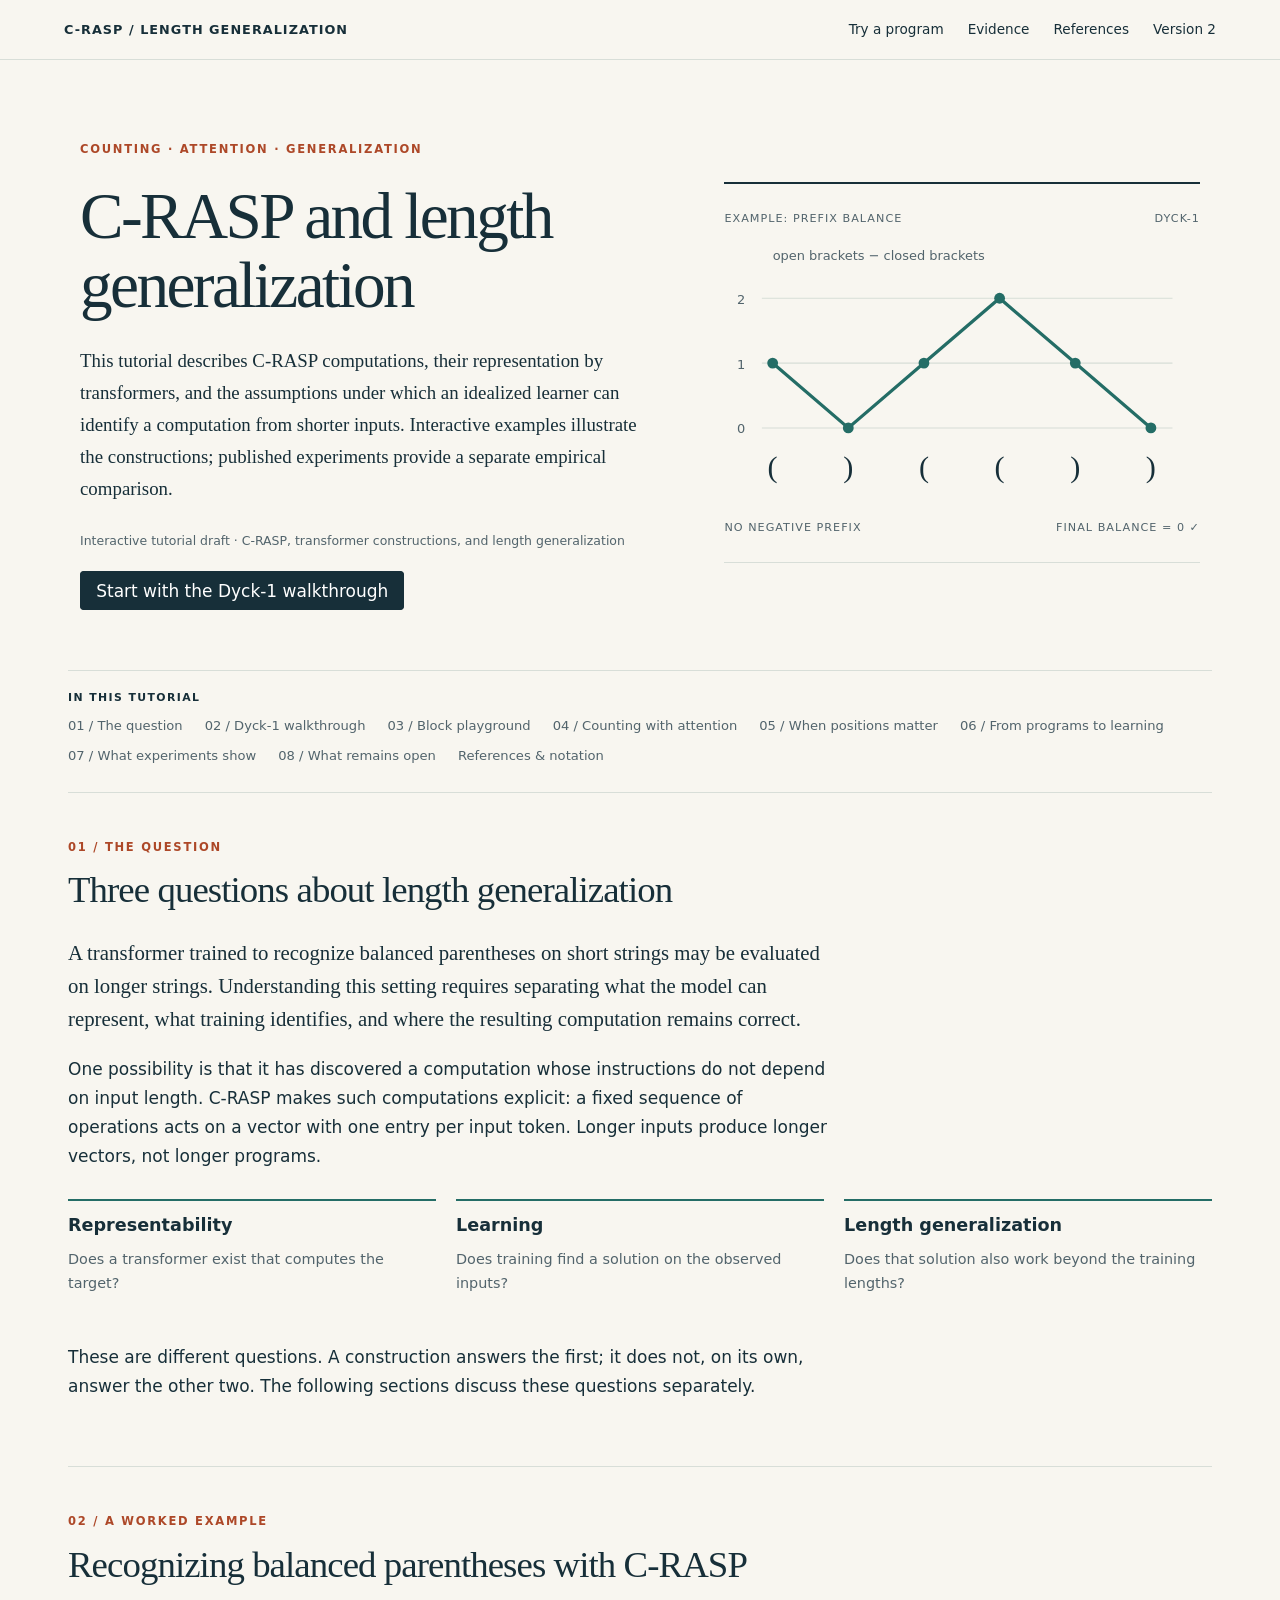
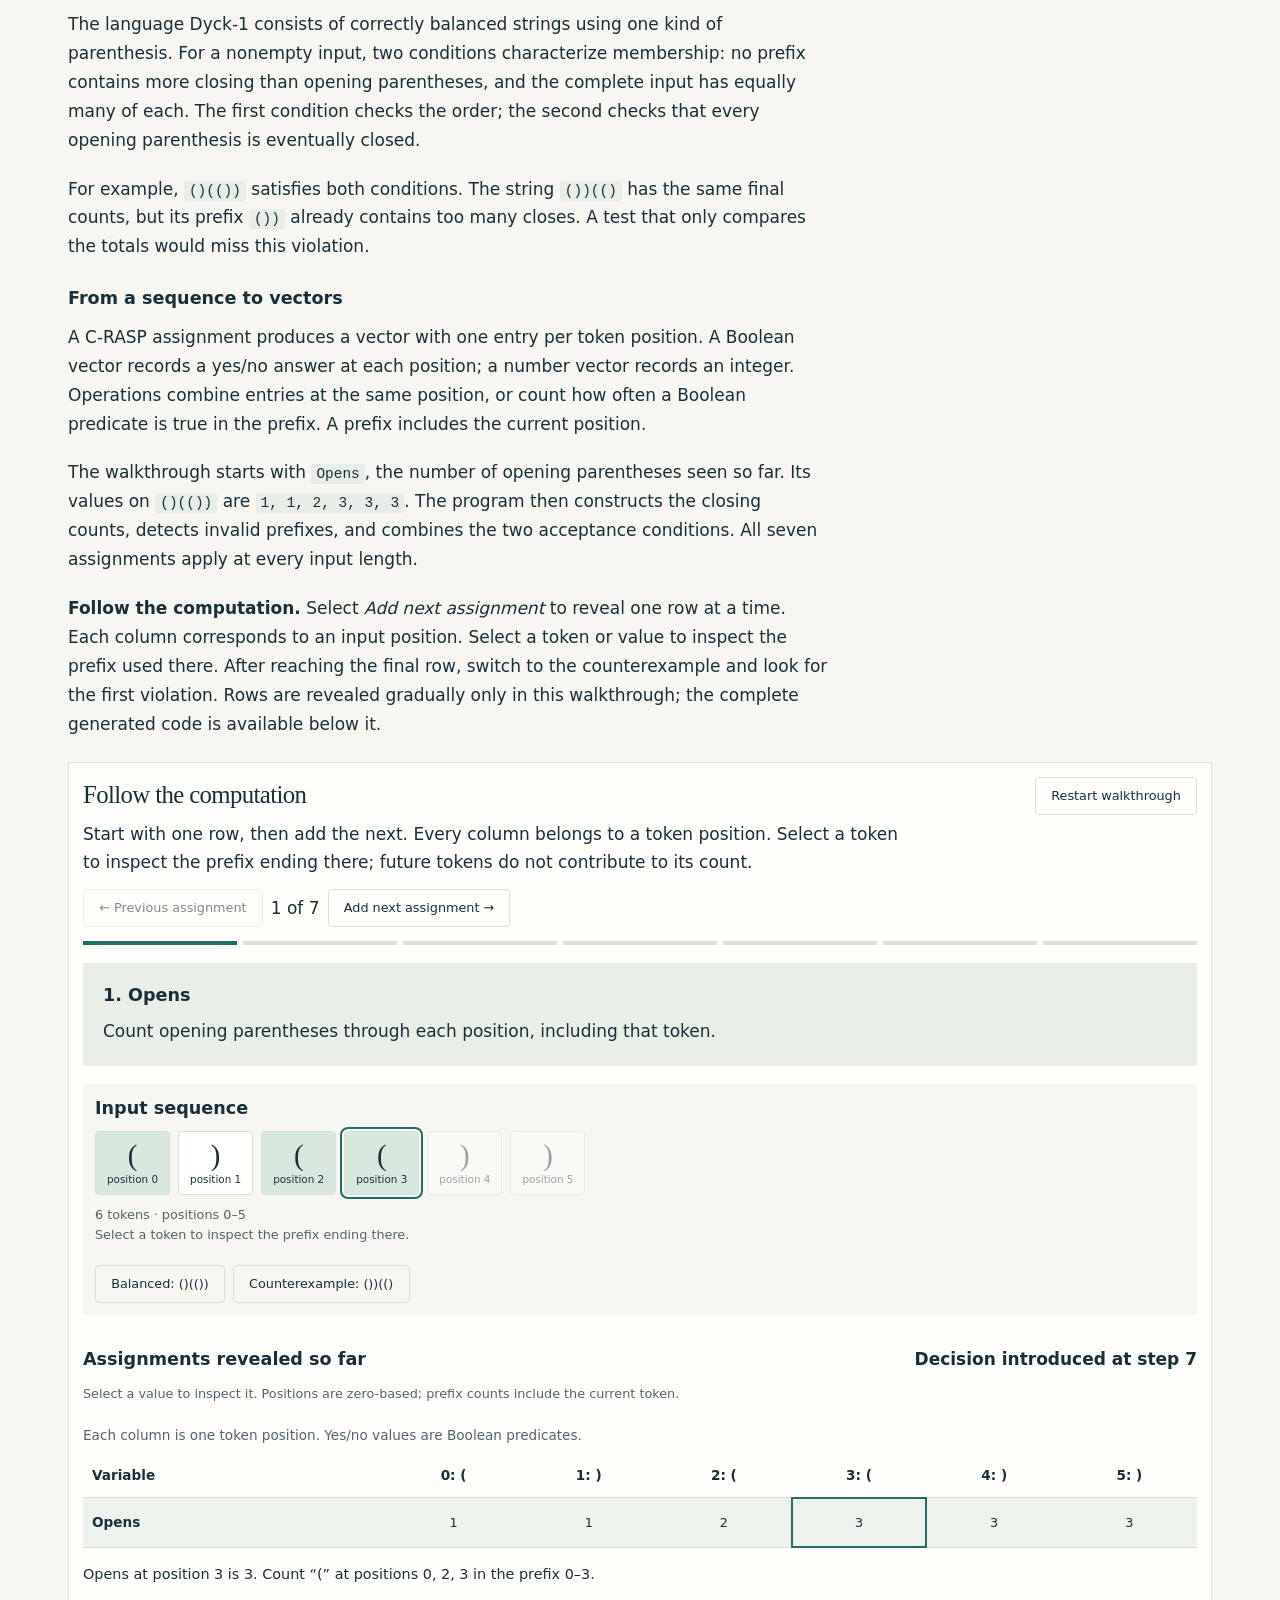
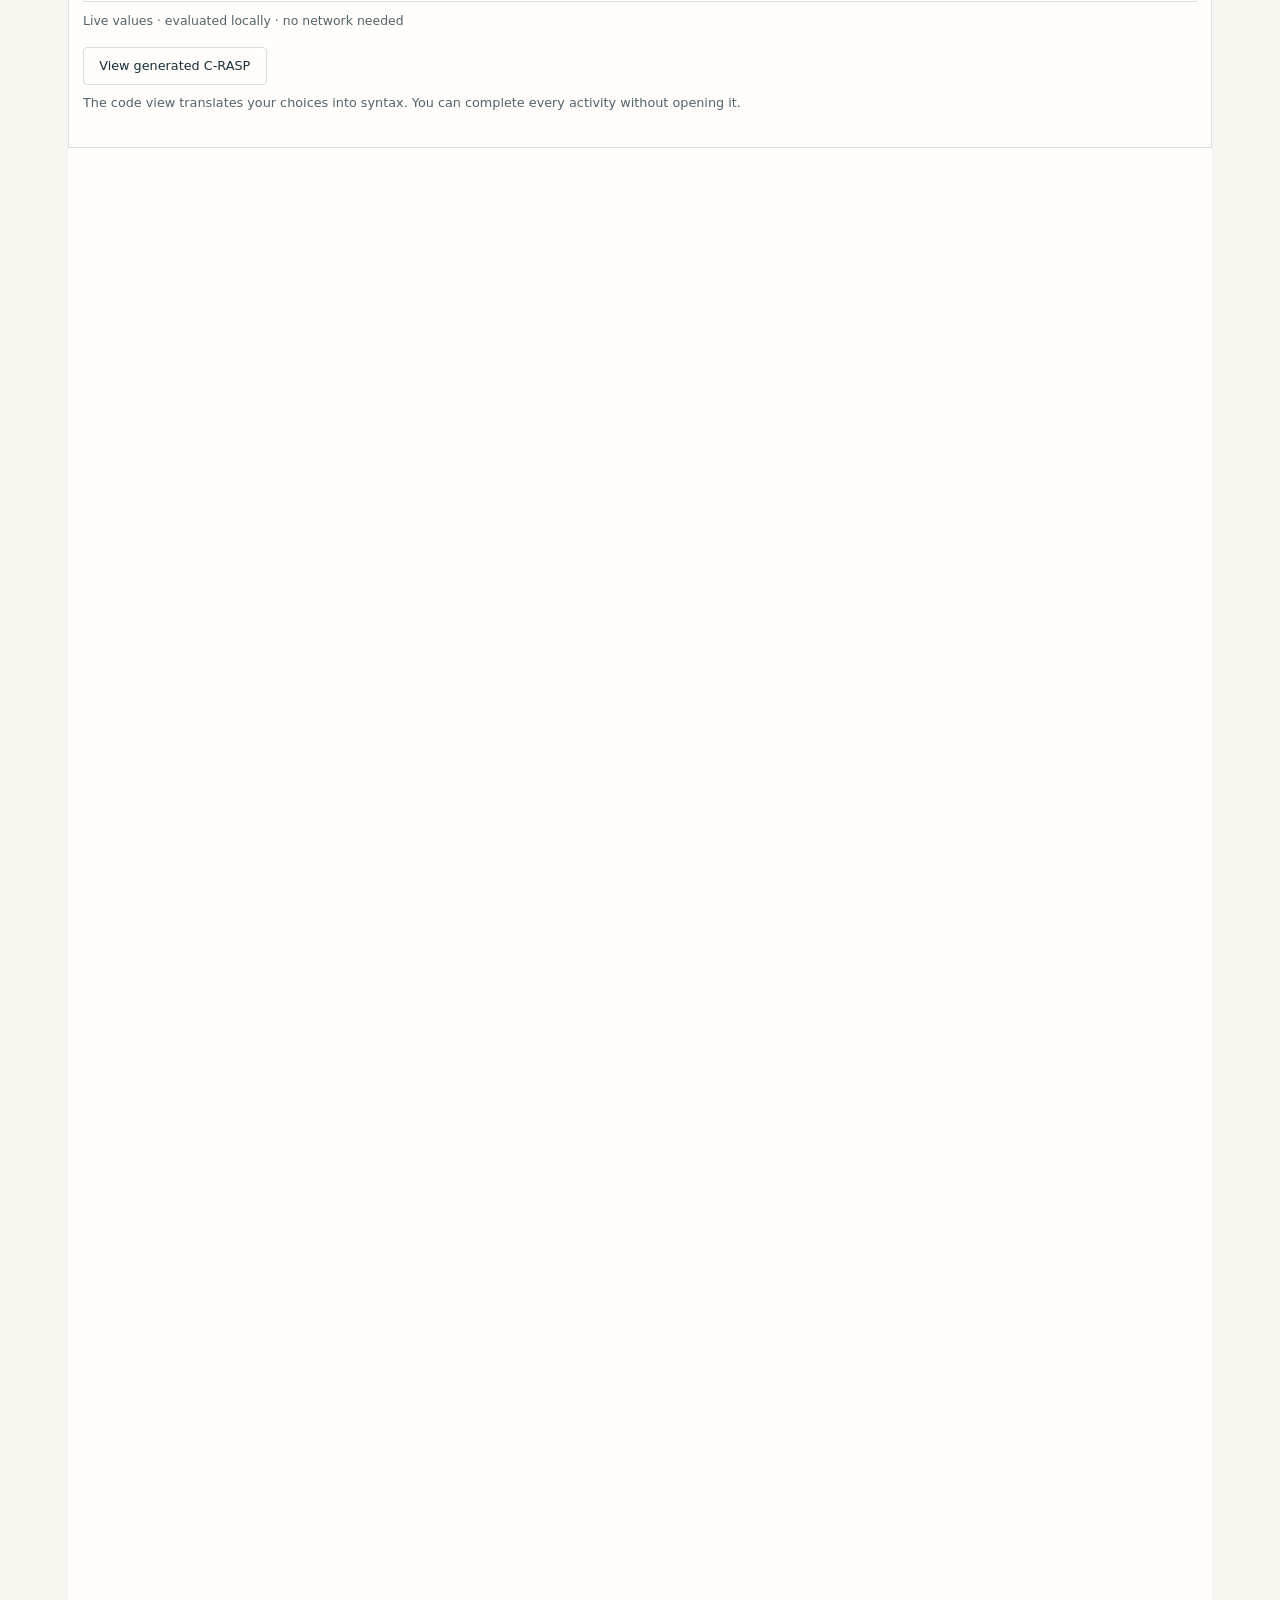
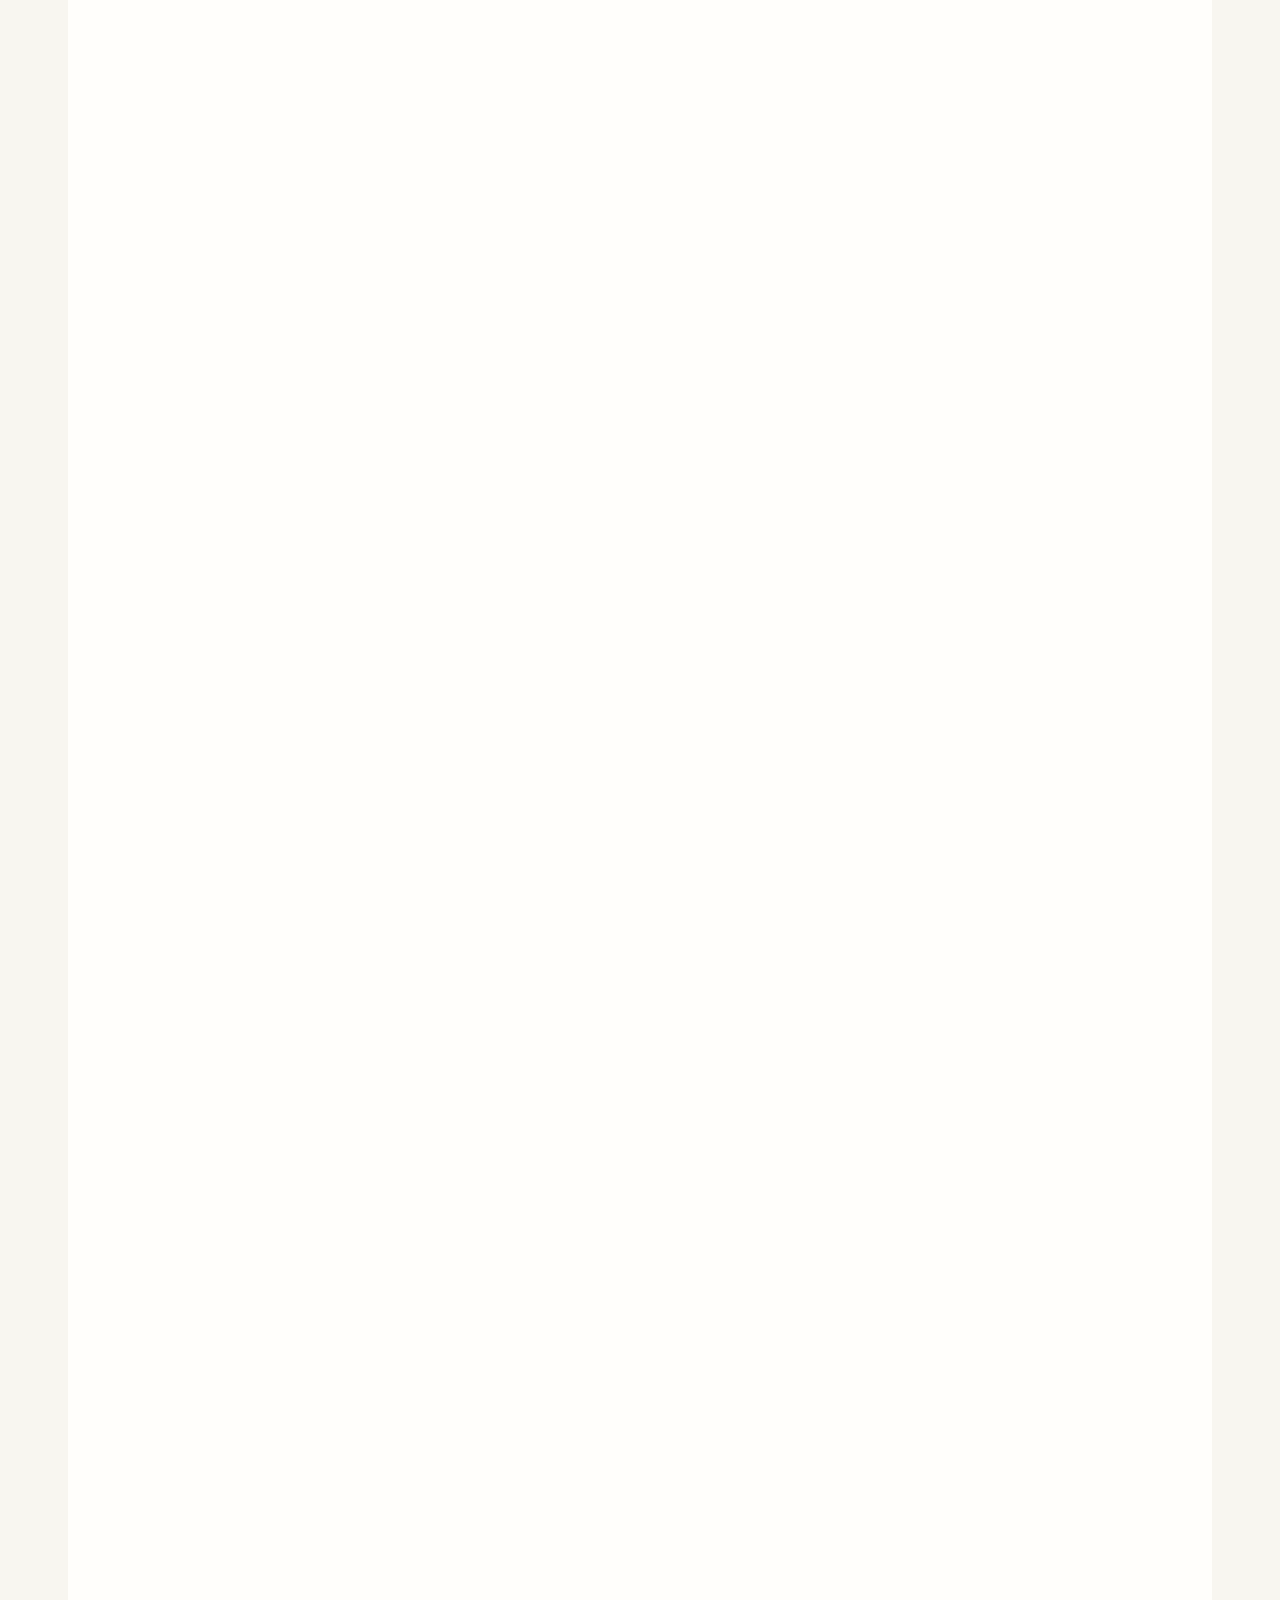
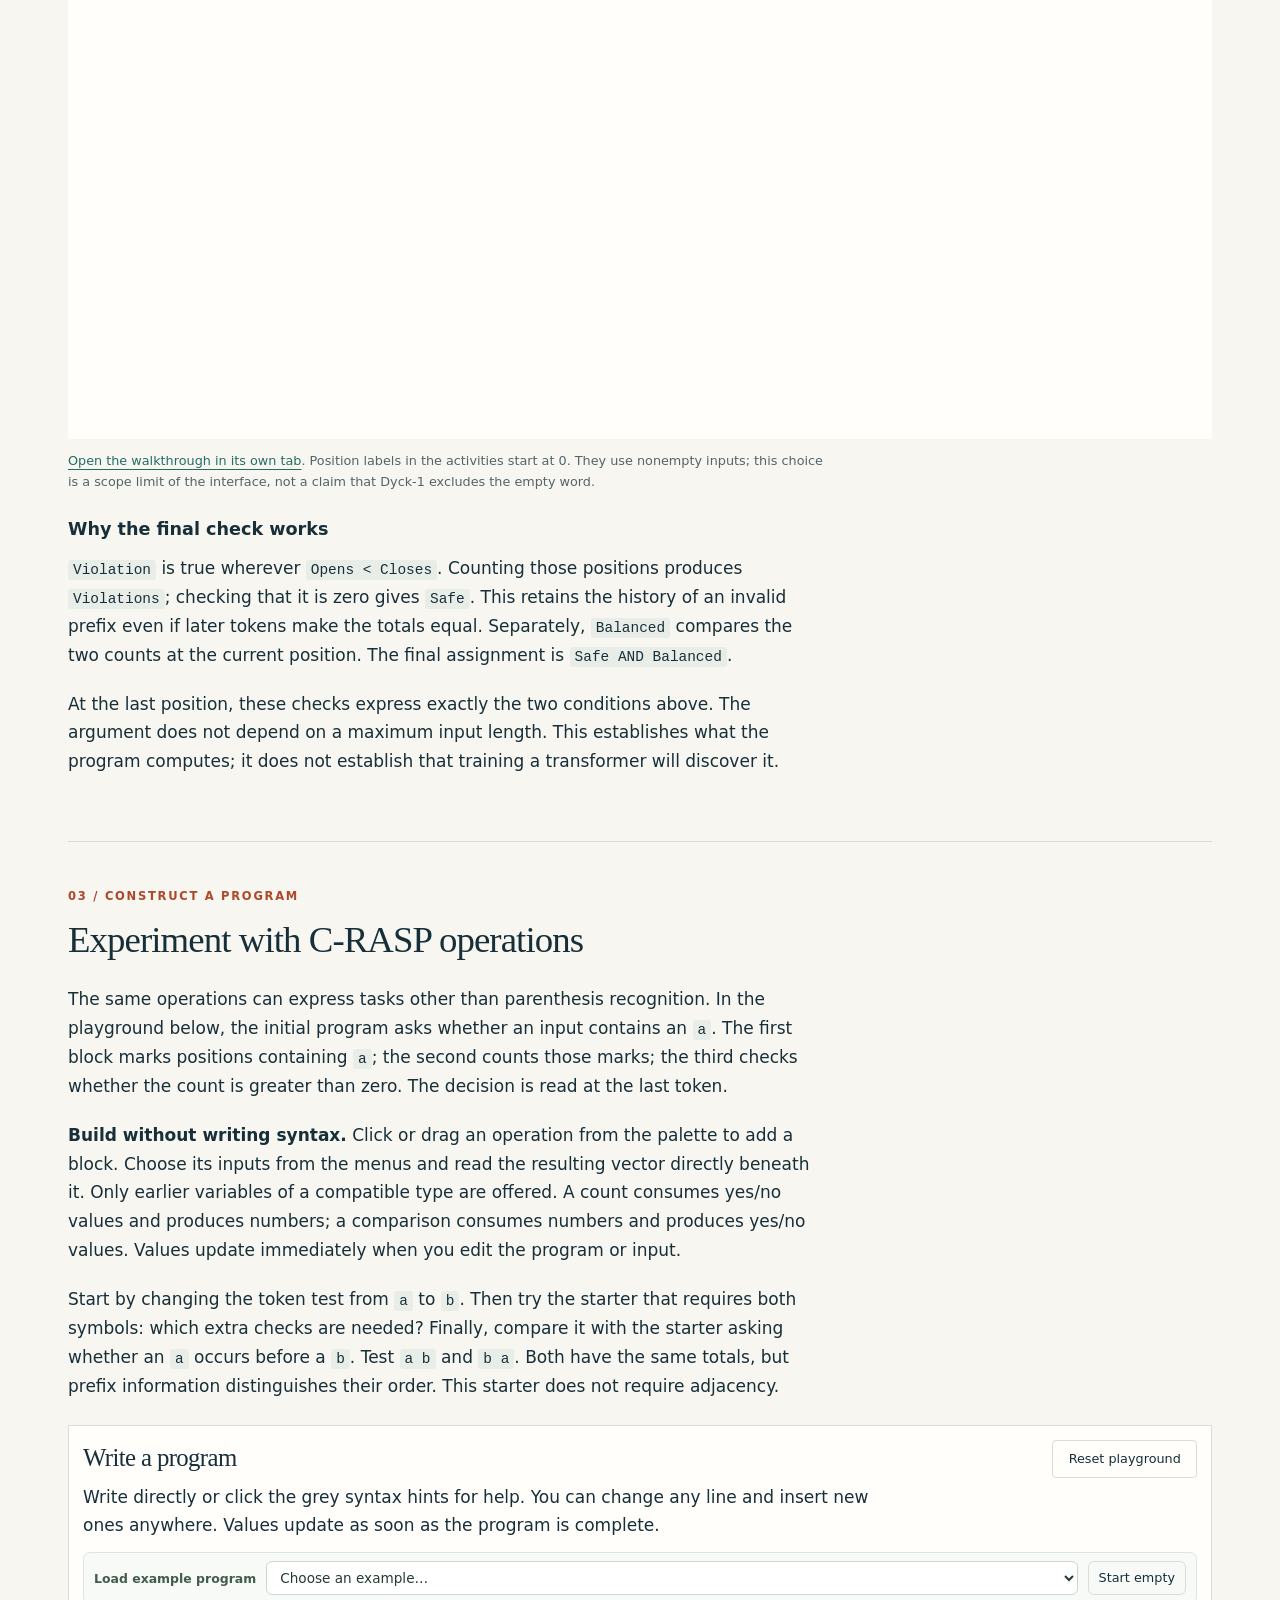
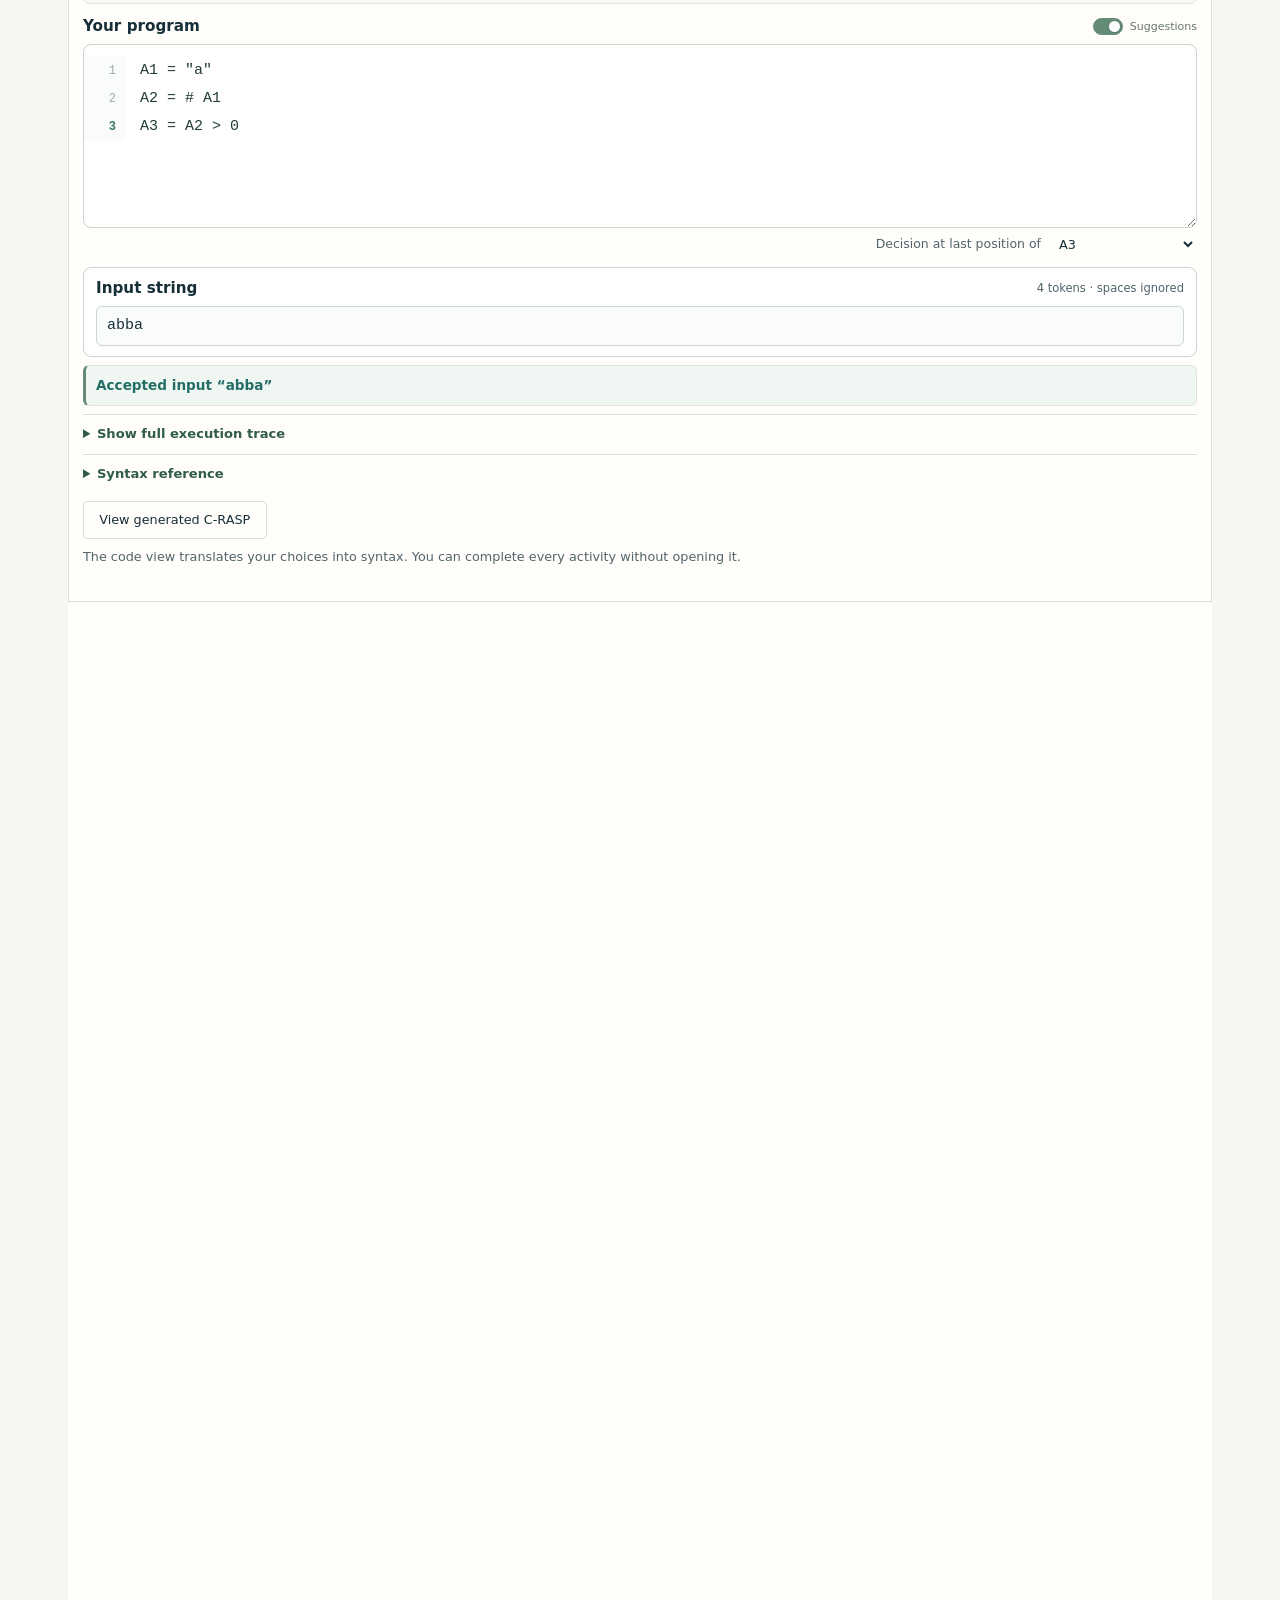
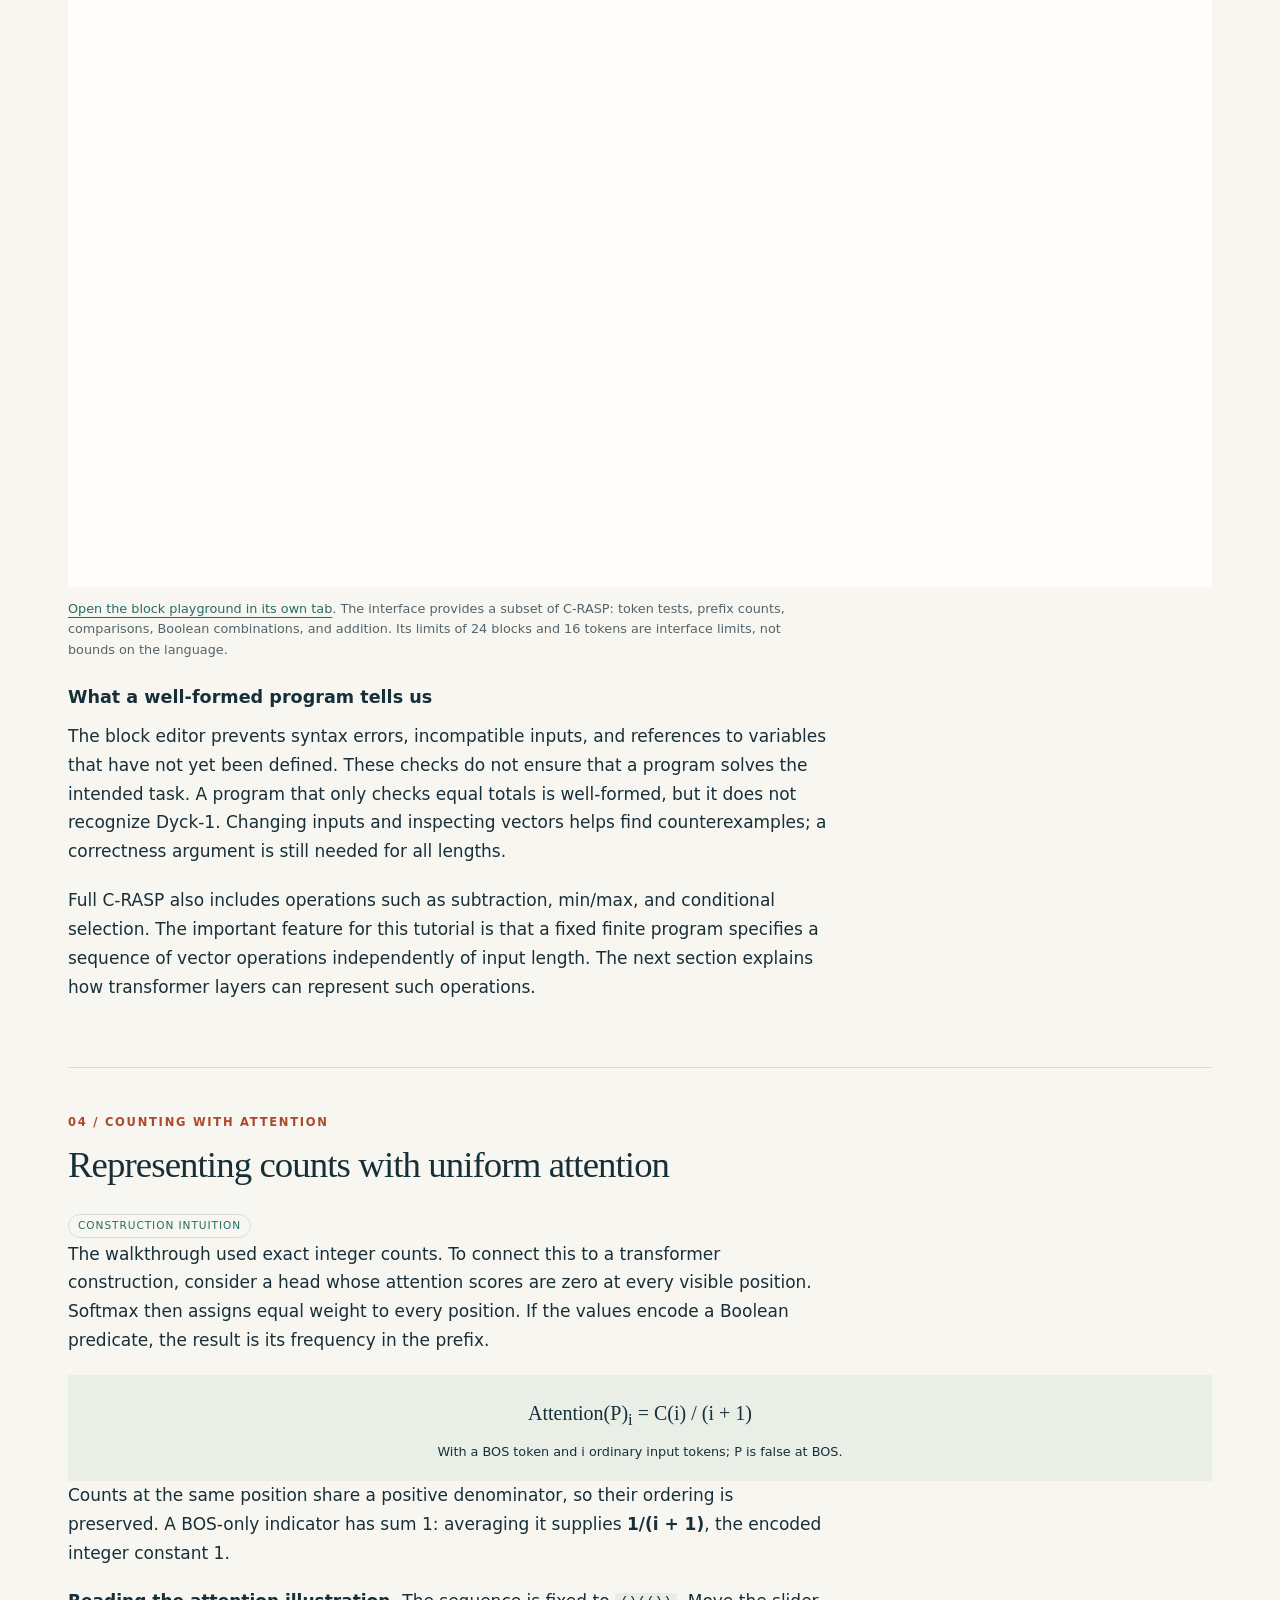
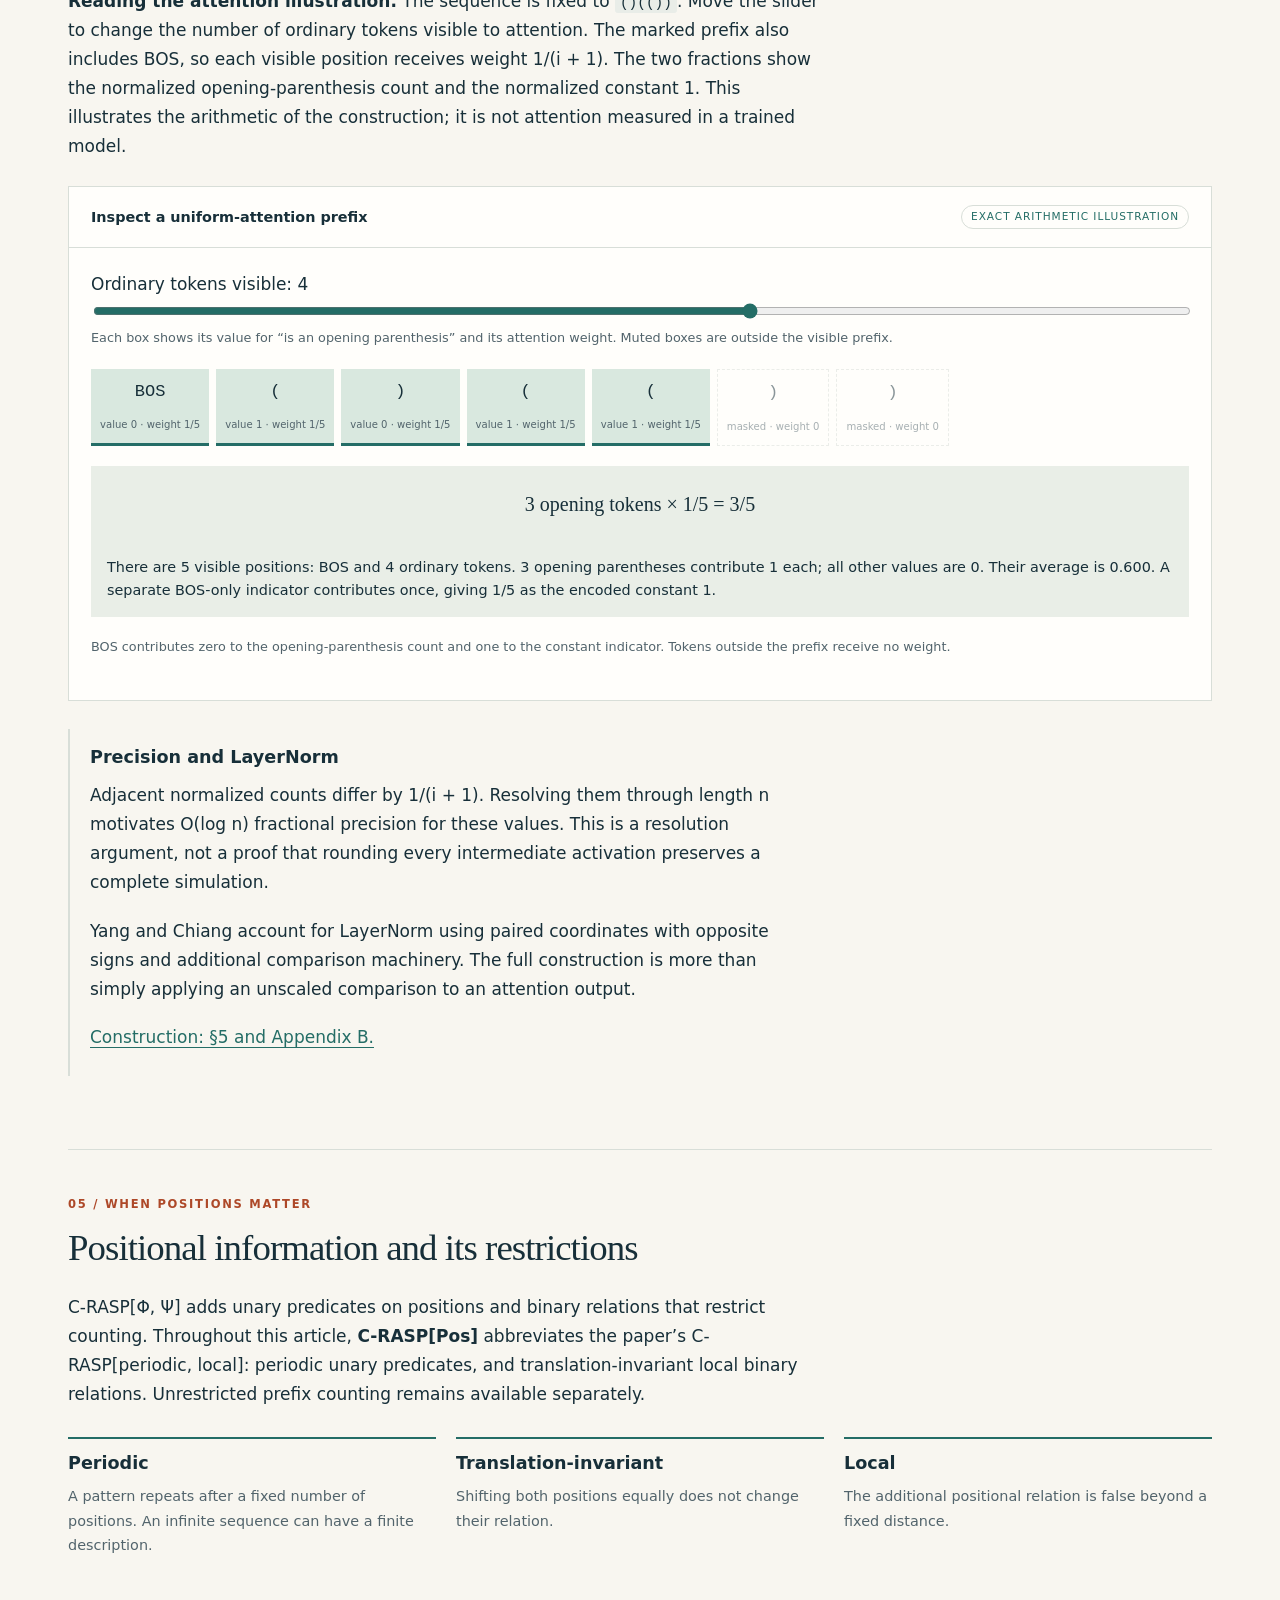
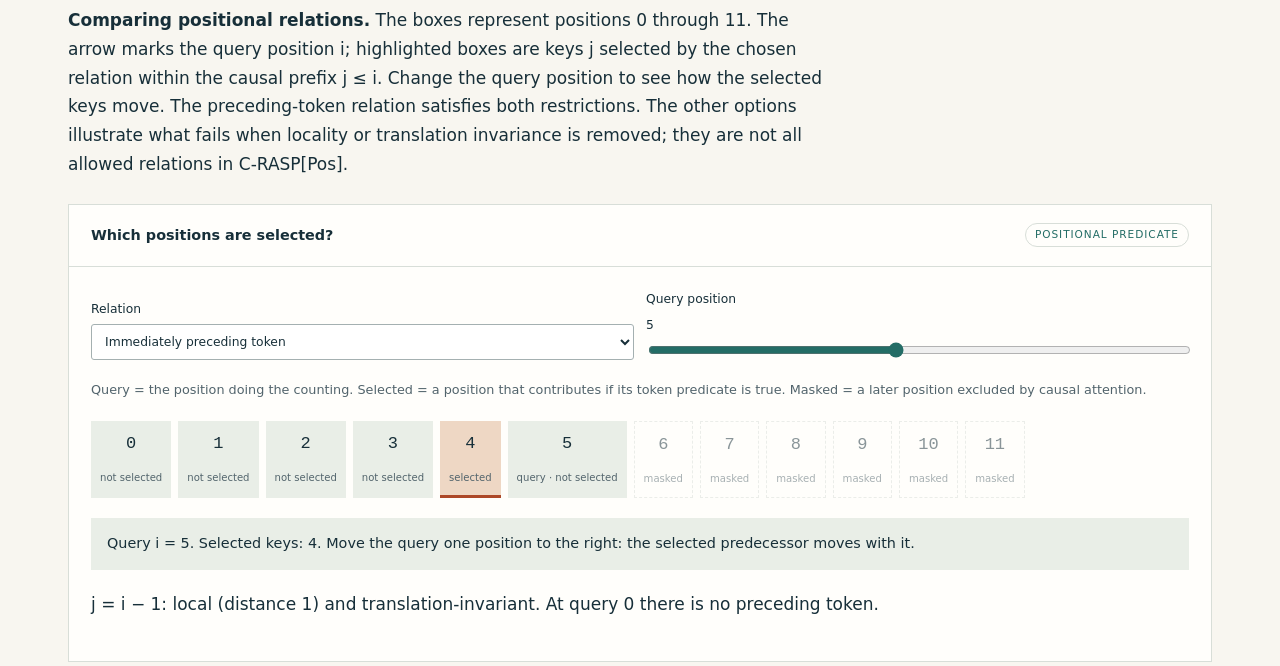
==== commit 5b7857f0: "Publish tutorial from source 39aa299" ====
--- a/assets/interactive/index.html
+++ b/assets/interactive/index.html
@@ -239,9 +239,7 @@
                 >Open the block playground in its own tab</a
               >. The interface provides a subset of C-RASP: token tests, prefix counts, comparisons,
               Boolean combinations, and addition. Its limits of 24 blocks and 16 tokens are
-              interface limits, not bounds on the language. The
-              <a href="text-editor.html">text editor</a> offers the syntax supported by the original
-              Python implementation.
+              interface limits, not bounds on the language.
             </p>
             <h3>What a well-formed program tells us</h3>
             <p>
